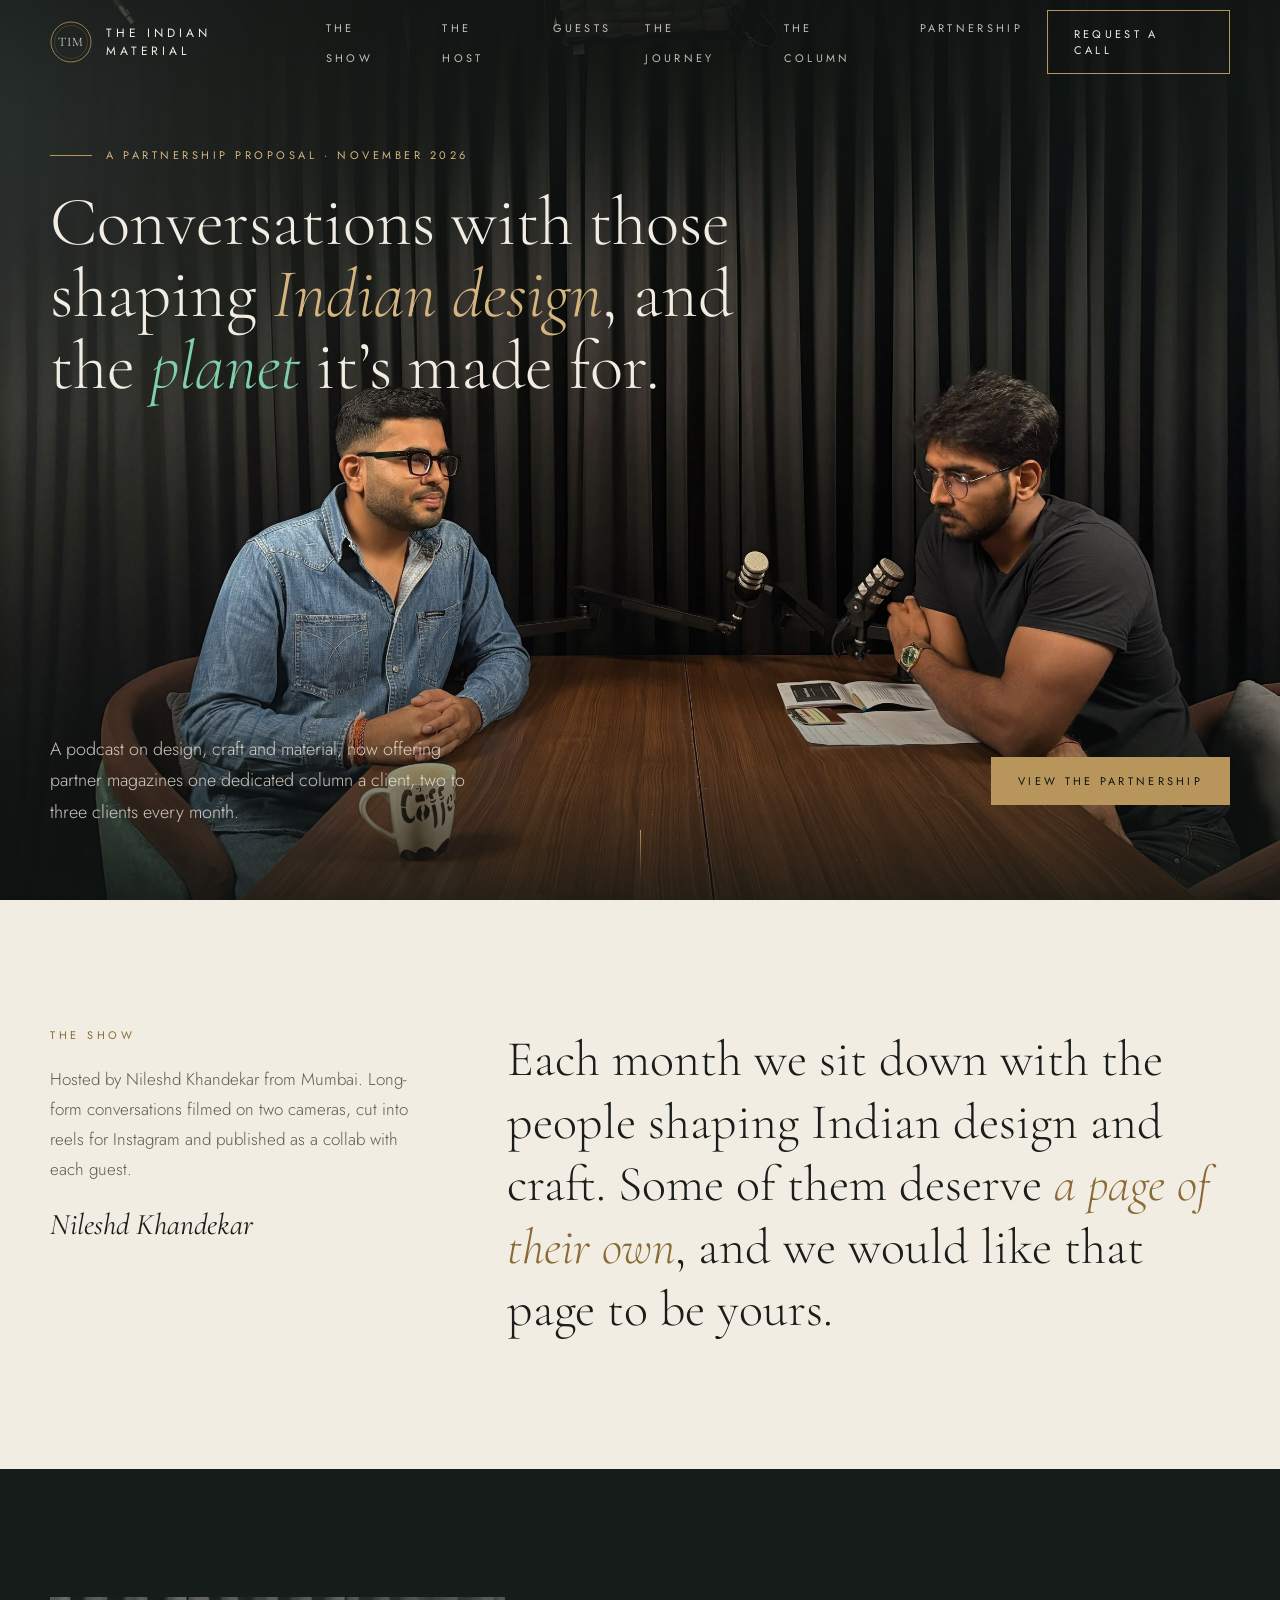
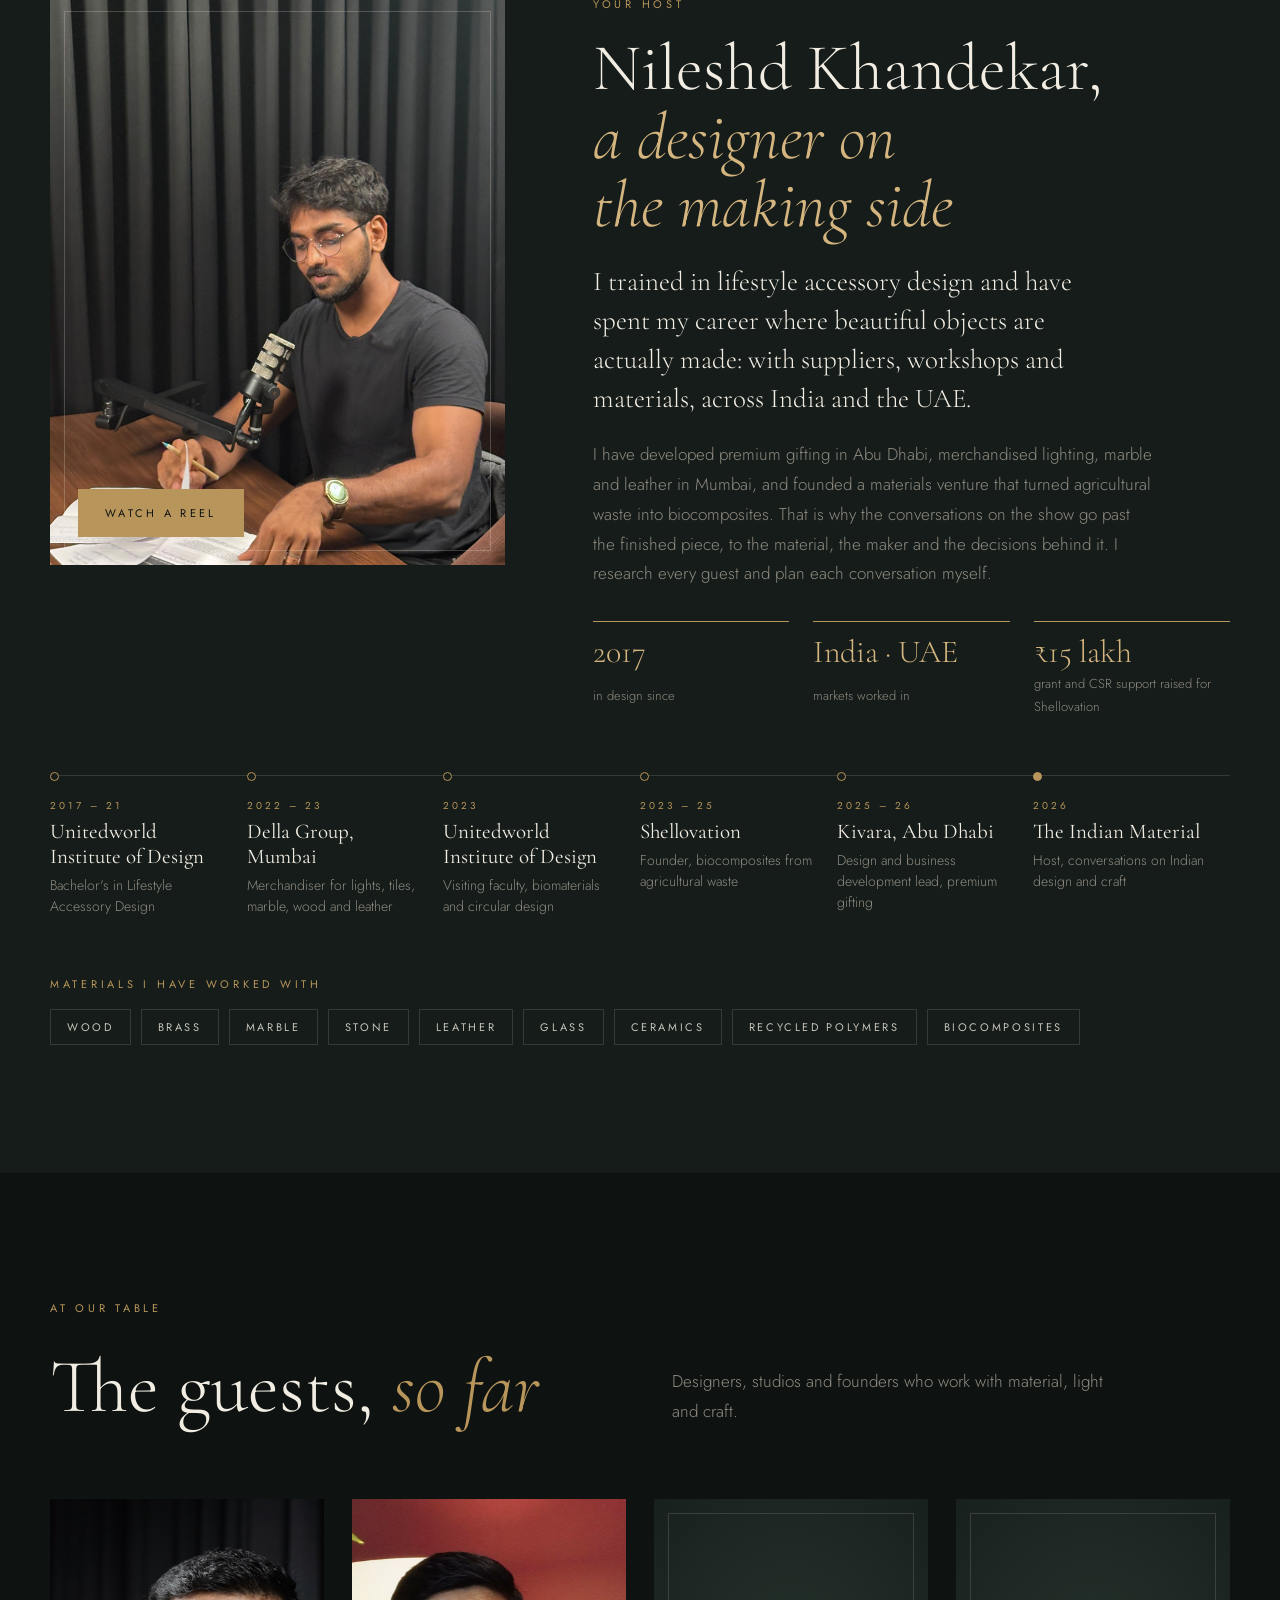
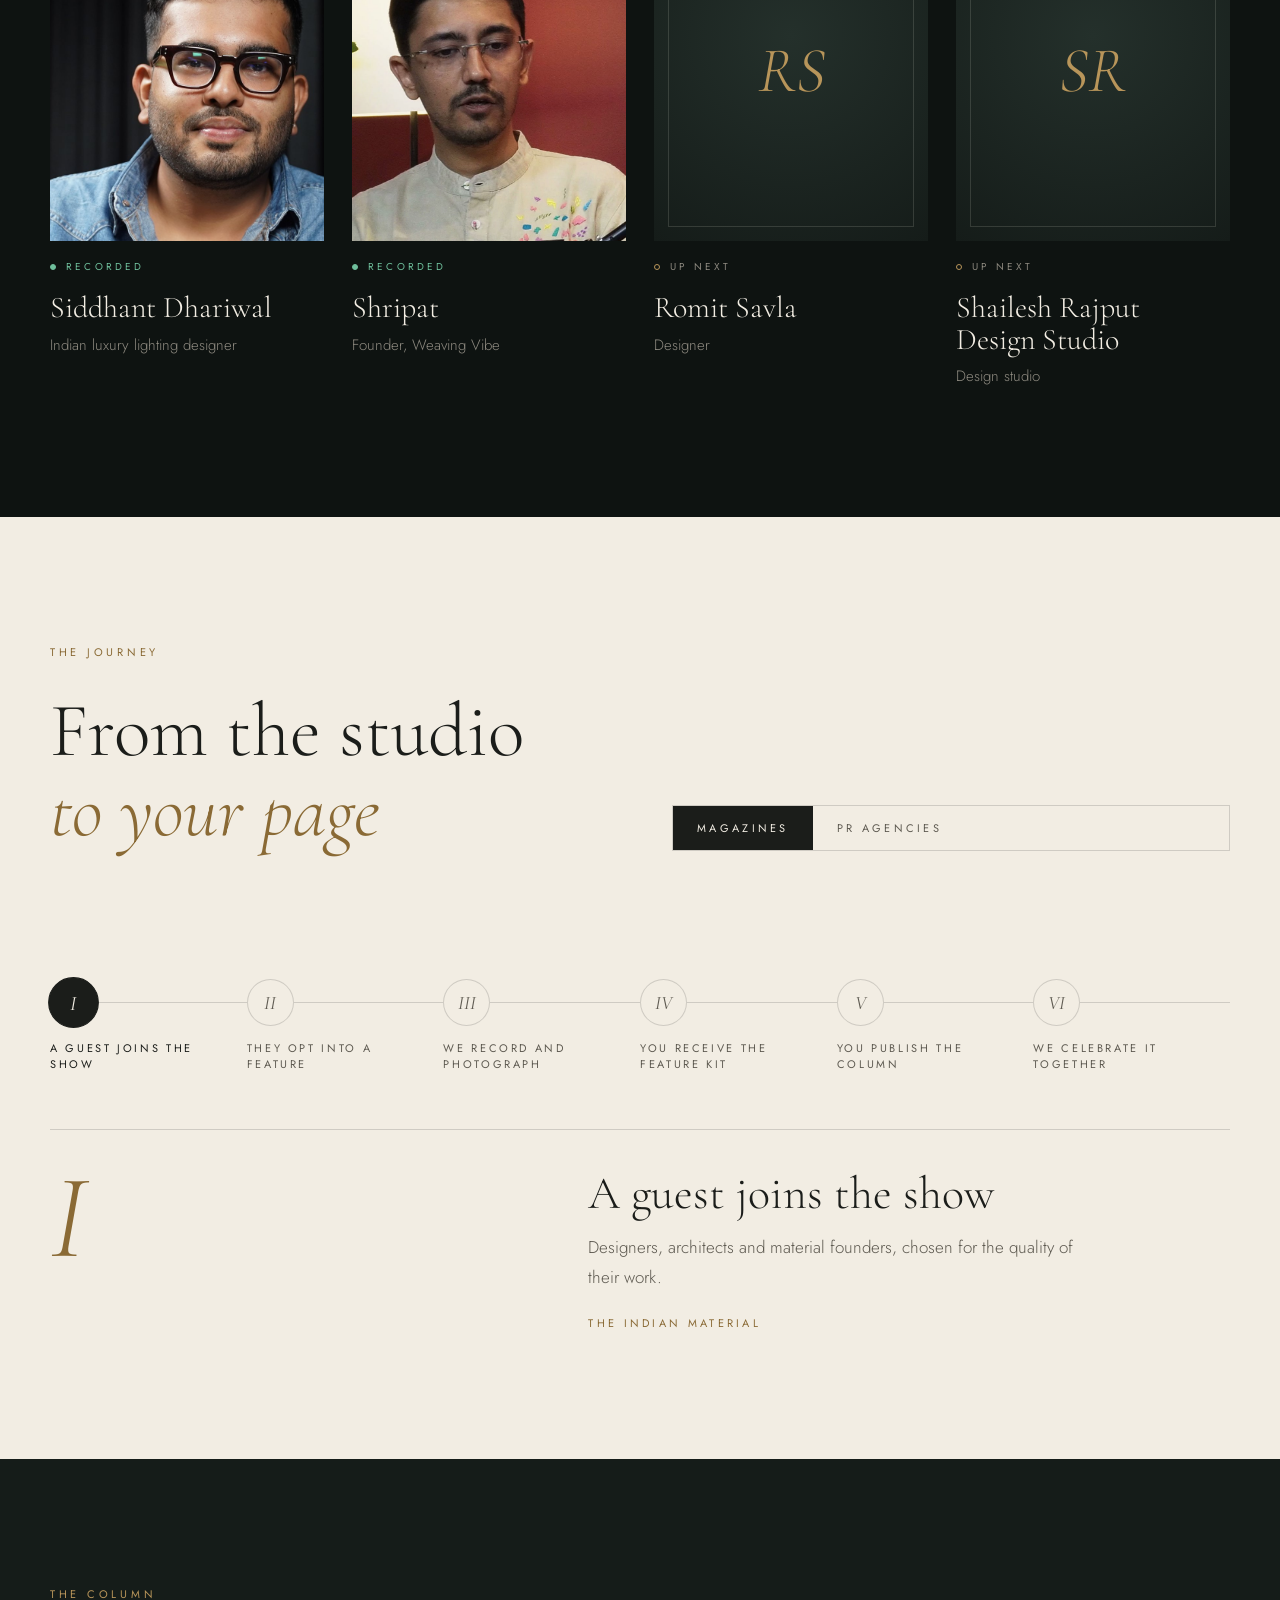
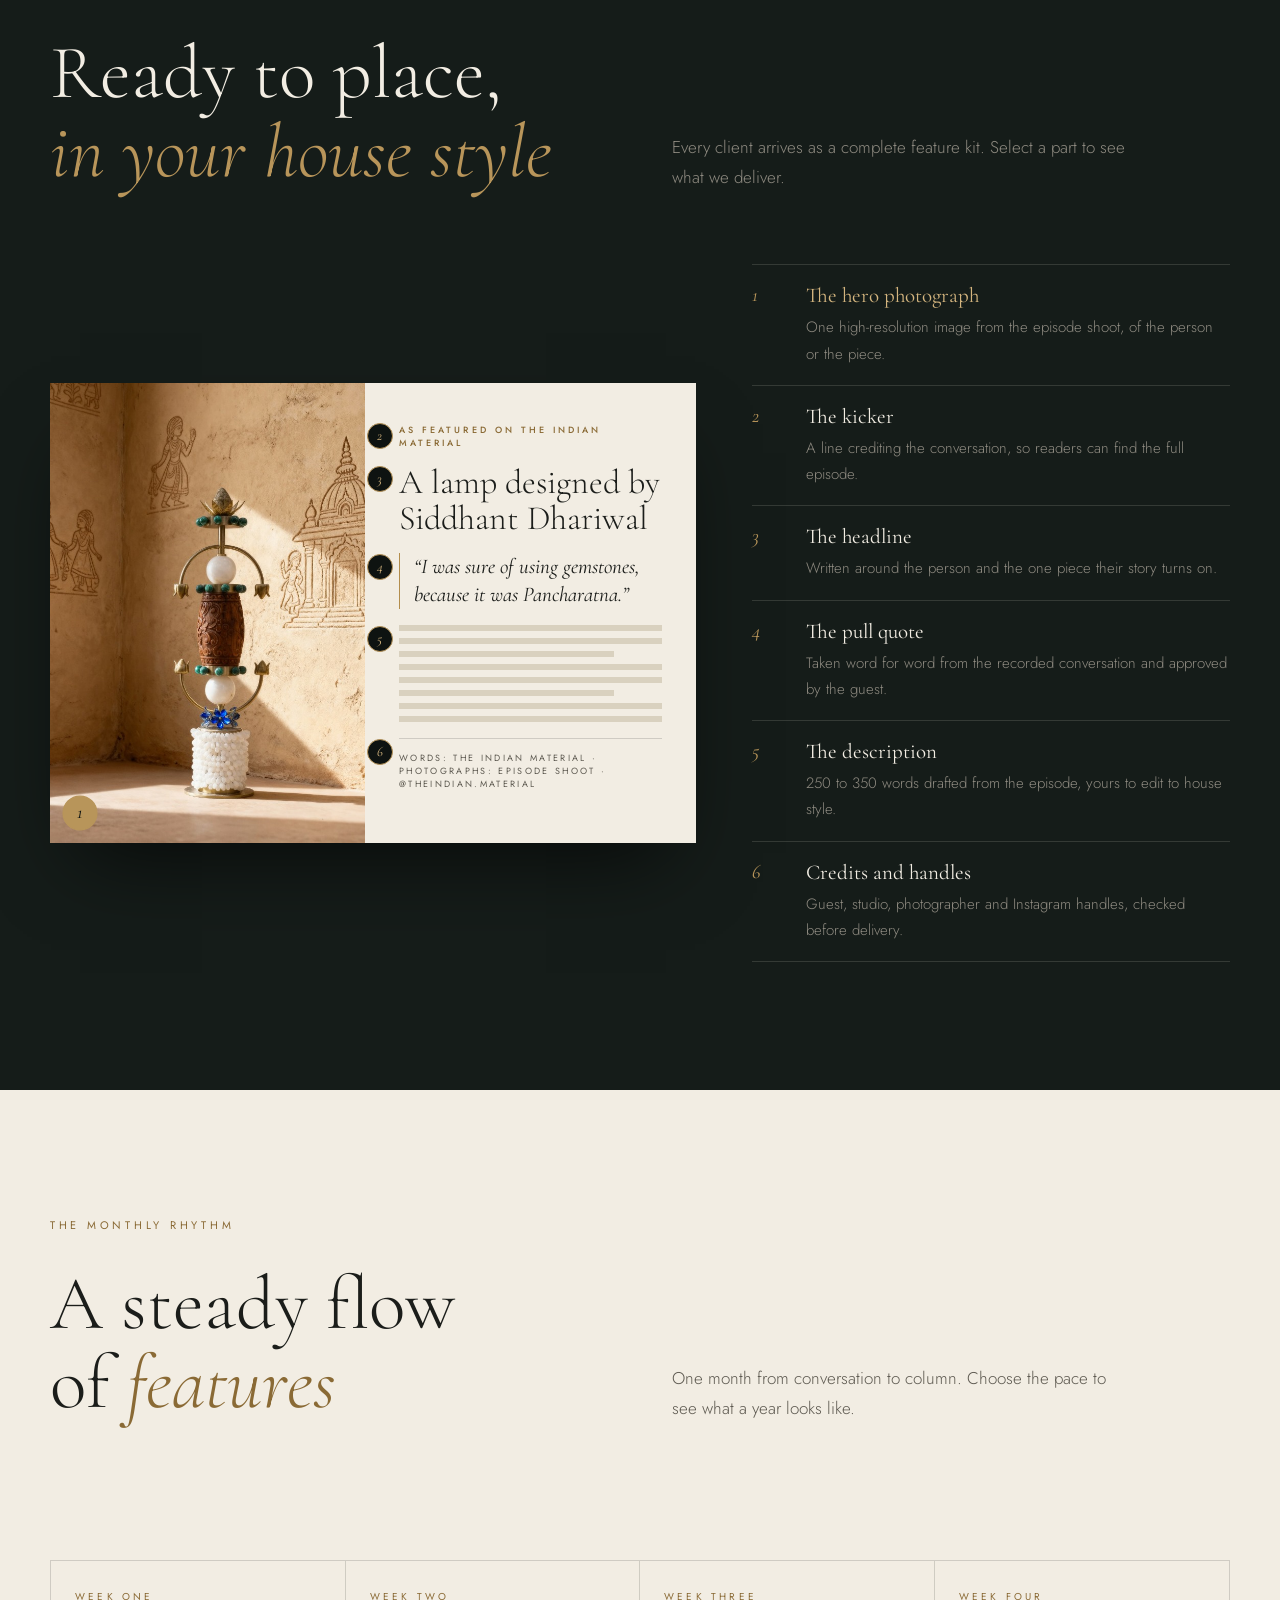
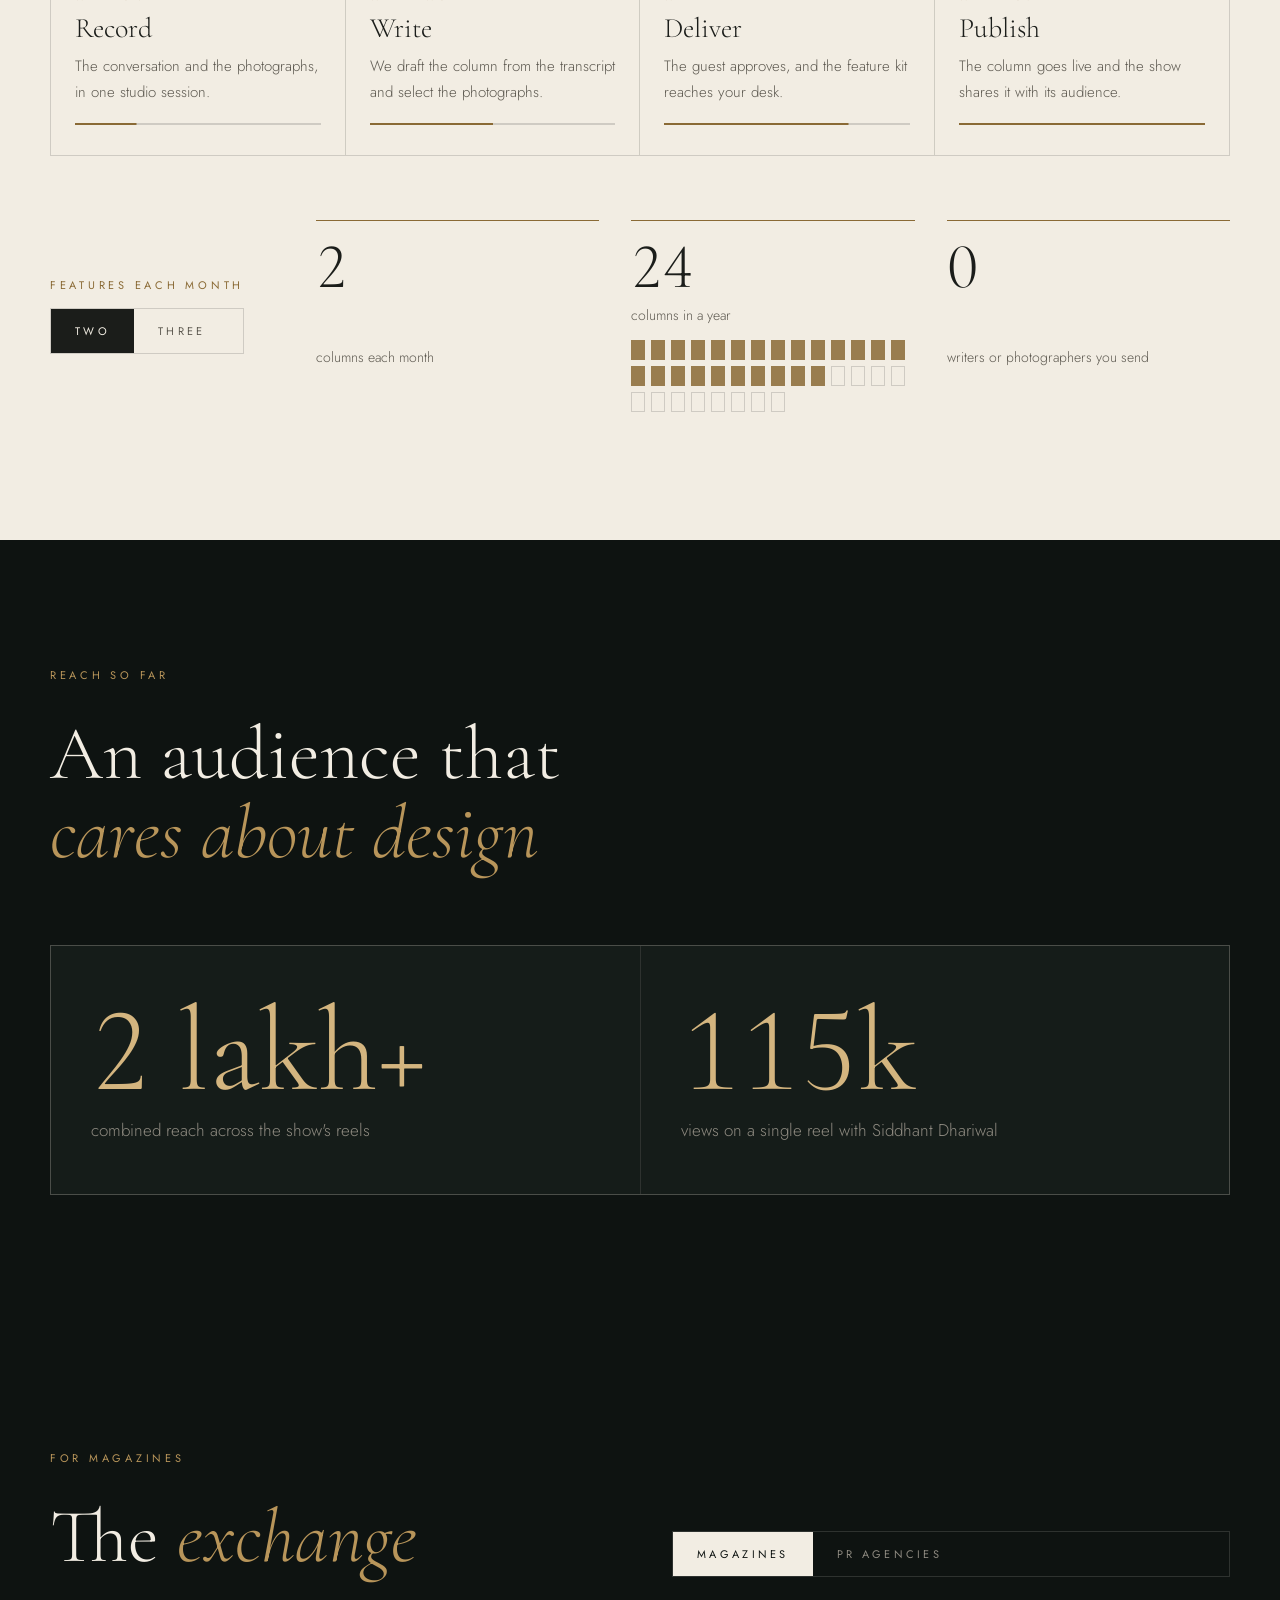
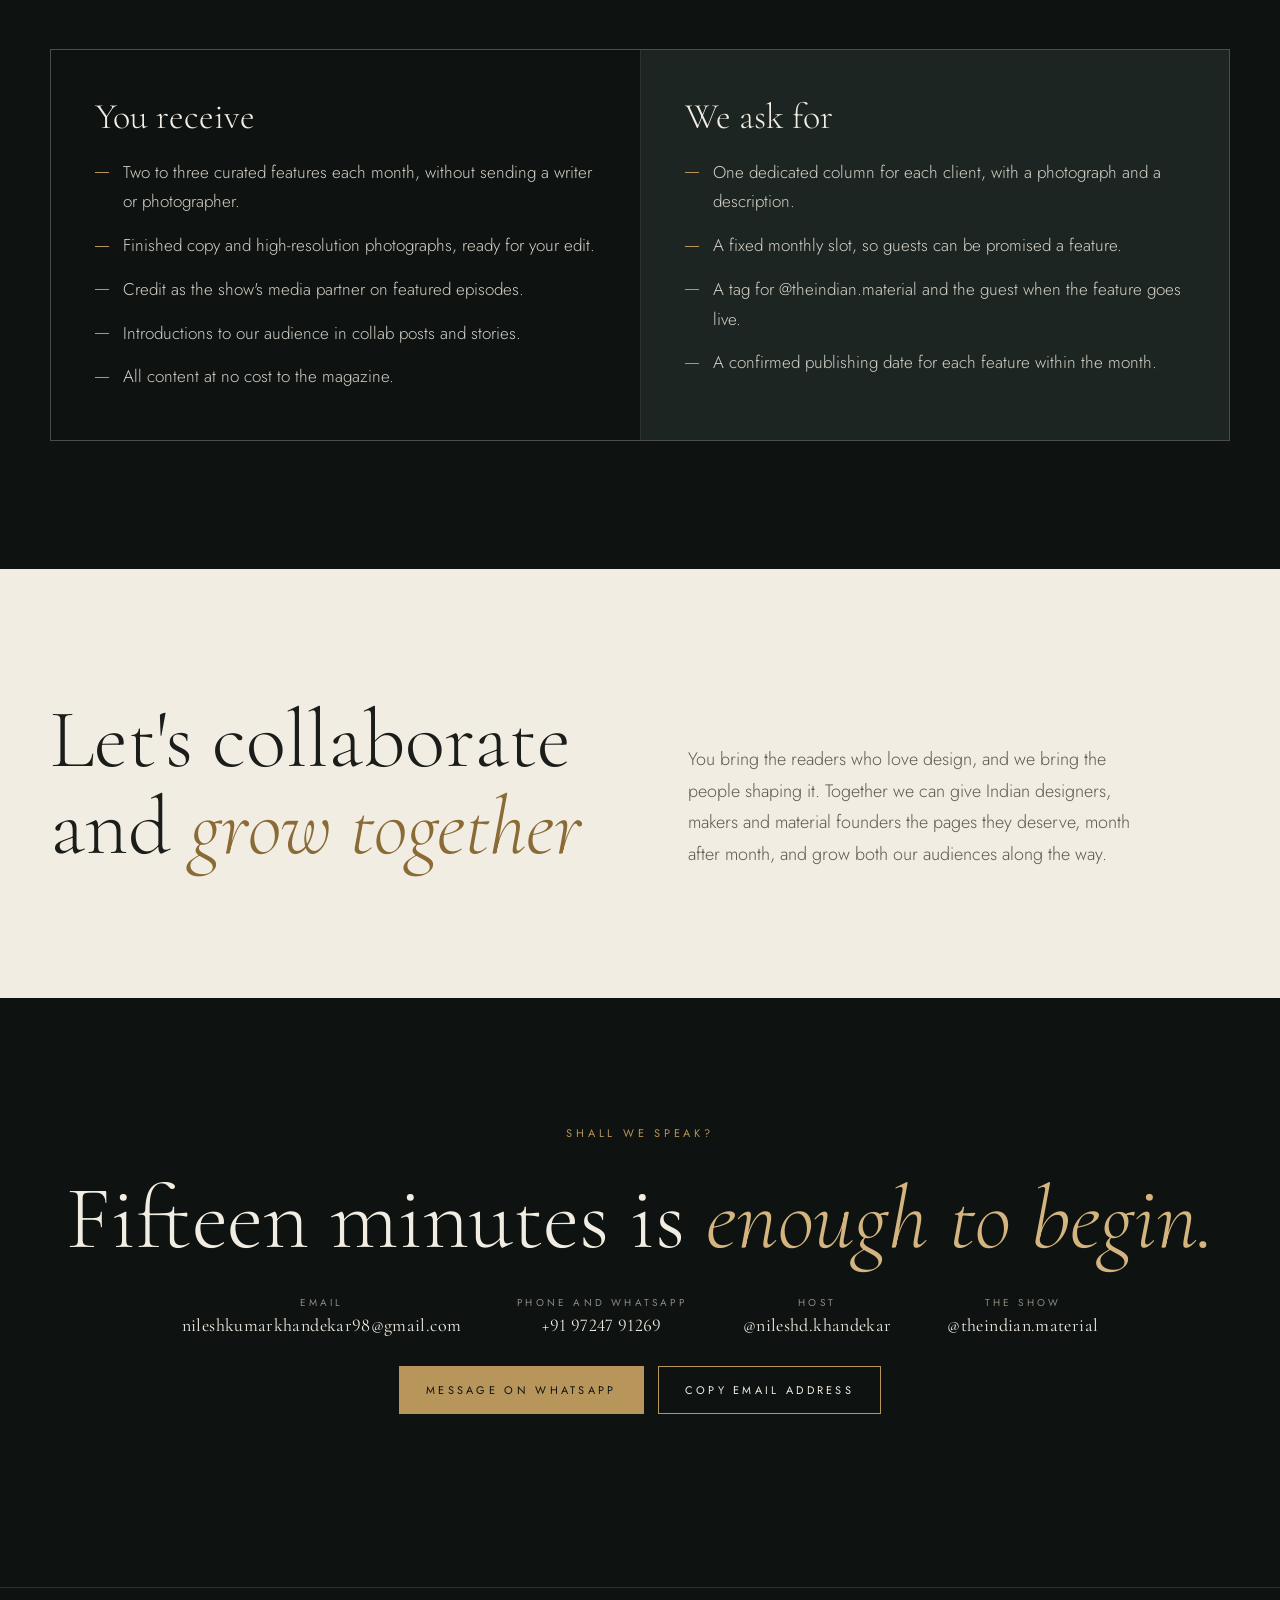
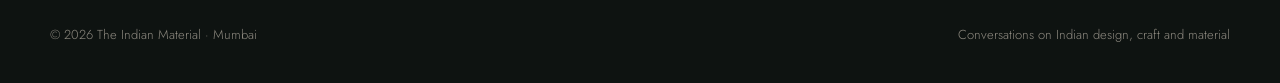
==== index.html @ 9ca534ee "The Indian Material: partner and guest proposal site" ====
<!doctype html>
<html lang="en">
<head>
<meta charset="utf-8">
<meta name="viewport" content="width=device-width, initial-scale=1, viewport-fit=cover">
<title>The Indian Material</title>
<meta name="claude:viewport-fit-sides" content="cover">
<meta name="description" content="The Indian Material: conversations on Indian design, craft and material. A partnership for magazines and PR agencies.">
<meta property="og:title" content="The Indian Material · Partnership">
<meta property="og:description" content="Two to three featured columns a month, from the people shaping Indian design.">
<meta property="og:image" content="assets/hero.jpg">
<link rel="preconnect" href="https://fonts.googleapis.com">
<link rel="stylesheet" href="https://fonts.googleapis.com/css2?family=Cormorant+Garamond:ital,wght@0,300;0,400;0,500;1,300;1,400&family=Jost:wght@300;400;500&display=swap">
<link rel="stylesheet" href="assets/style.css">
</head>
<body>

<nav class="nav gutter" id="nav" aria-label="Main">
  <div class="inner row">
    <a class="brand" href="#top" aria-label="The Indian Material, back to top">
      <svg viewBox="0 0 42 42" aria-hidden="true"><circle cx="21" cy="21" r="20" fill="none" stroke="#b8955a" stroke-width=".8"/><circle cx="21" cy="21" r="16.5" fill="none" stroke="#b8955a" stroke-opacity=".45" stroke-width=".5"/><text x="21" y="25.5" text-anchor="middle" font-family="TIM Serif, Cormorant Garamond, Georgia, serif" font-size="13" fill="#f2ede3" letter-spacing="1">TIM</text></svg>
      <span>The Indian Material</span>
    </a>
    <ul>
      <li><a href="#show">The show</a></li>
      <li><a href="#host">The host</a></li>
      <li><a href="#guests">Guests</a></li>
      <li><a href="#journey">The journey</a></li>
      <li><a href="#column">The column</a></li>
      <li><a href="#partnership">Partnership</a></li>
    </ul>
    <a class="btn" href="#contact">Request a call</a>
  </div>
</nav>

<header class="hero gutter" id="top">
  <img class="poster" src="assets/hero.jpg" alt="Host Nileshd Khandekar in conversation with designer Siddhant Dhariwal in the studio">
  <div class="inner">
    <span class="prepared" id="prepared">A partnership proposal · November 2026</span>
    <h1>Conversations with those shaping <em>Indian design</em>, and the <em class="planet">planet</em> it&rsquo;s made for.</h1>
  </div>
  <div class="inner foot">
    <div class="sub">
      <p id="hero-sub">A podcast on design, craft and material, now offering partner magazines one dedicated column a client, two to three clients every month.</p>
      <a class="btn fill" href="#partnership">View the partnership</a>
    </div>
  </div>
  <span class="scrollcue" aria-hidden="true"></span>
</header>

<section class="band ivory gutter" id="show">
  <div class="inner statement">
    <div class="aside">
      <span class="label">The show</span>
      <p>Hosted by Nileshd Khandekar from Mumbai. Long-form conversations filmed on two cameras, cut into reels for Instagram and published as a collab with each guest.</p>
      <span class="signature">Nileshd Khandekar</span>
    </div>
    <blockquote id="statement">Each month we sit down with the people shaping Indian design and craft. Some of them deserve <em>a page of their own</em>, and we would like that page to be yours.</blockquote>
  </div>
</section>

<section class="band deep gutter" id="host">
  <div class="inner hostgrid">
    <figure class="hostpic">
      <img src="media/host/portrait.jpg" alt="Nileshd Khandekar preparing an episode at the desk" loading="lazy">
      <button type="button" class="btn fill watch" id="watch-host">Watch a reel</button>
    </figure>
    <div class="hostcopy">
      <span class="label">Your host</span>
      <h2>Nileshd Khandekar, <em>a designer on the making side</em></h2>
      <p class="hostlede">I trained in lifestyle accessory design and have spent my career where beautiful objects are actually made: with suppliers, workshops and materials, across India and the UAE.</p>
      <p>I have developed premium gifting in Abu Dhabi, merchandised lighting, marble and leather in Mumbai, and founded a materials venture that turned agricultural waste into biocomposites. That is why the conversations on the show go past the finished piece, to the material, the maker and the decisions behind it. I research every guest and plan each conversation myself.</p>
      <div class="facts">
        <div><span class="v">2017</span><span class="k">in design since</span></div>
        <div><span class="v">India · UAE</span><span class="k">markets worked in</span></div>
        <div><span class="v">₹15 lakh</span><span class="k">grant and CSR support raised for Shellovation</span></div>
      </div>
    </div>
    <ol class="career" aria-label="Career">
      <li><span class="yr">2017 – 21</span><b>Unitedworld Institute of Design</b><span>Bachelor's in Lifestyle Accessory Design</span></li>
      <li><span class="yr">2022 – 23</span><b>Della Group, Mumbai</b><span>Merchandiser for lights, tiles, marble, wood and leather</span></li>
      <li><span class="yr">2023</span><b>Unitedworld Institute of Design</b><span>Visiting faculty, biomaterials and circular design</span></li>
      <li><span class="yr">2023 – 25</span><b>Shellovation</b><span>Founder, biocomposites from agricultural waste</span></li>
      <li><span class="yr">2025 – 26</span><b>Kivara, Abu Dhabi</b><span>Design and business development lead, premium gifting</span></li>
      <li class="now"><span class="yr">2026</span><b>The Indian Material</b><span>Host, conversations on Indian design and craft</span></li>
    </ol>
    <div class="materials" aria-label="Materials worked with">
      <span class="label">Materials I have worked with</span>
      <ul><li>Wood</li><li>Brass</li><li>Marble</li><li>Stone</li><li>Leather</li><li>Glass</li><li>Ceramics</li><li>Recycled polymers</li><li>Biocomposites</li></ul>
    </div>
  </div>
</section>

<section class="band gutter" id="guests">
  <div class="inner">
    <div class="sec-head">
      <span class="label">At our table</span>
      <h2>The guests, <em>so far</em></h2>
      <p>Designers, studios and founders who work with material, light and craft.</p>
    </div>
    <div class="guests" id="guest-list"></div>
  </div>
</section>

<section class="band ivory gutter" id="journey">
  <div class="inner journey">
    <div class="sec-head">
      <span class="label">The journey</span>
      <h2>From the studio <em>to your page</em></h2>
      <div class="switch" role="group" aria-label="Show the journey for" id="aud-journey"></div>
    </div>
    <div class="track" role="tablist" aria-label="Stages" id="track"><span class="fillline" id="fillline"></span></div>
    <div class="detail" role="tabpanel" id="detail" aria-live="polite"></div>
  </div>
</section>

<section class="band deep gutter" id="column">
  <div class="inner">
    <div class="sec-head">
      <span class="label">The column</span>
      <h2>Ready to place, <em>in your house style</em></h2>
      <p>Every client arrives as a complete feature kit. Select a part to see what we deliver.</p>
    </div>
    <div class="anatomy">
      <div class="spread" id="spread" aria-label="Example column: a lamp designed by Siddhant Dhariwal">
        <div class="ph" data-part="0" style="background-image:url('media/column/siddhant-lamp.jpg'); background-position: center 40%"></div>
        <div class="cp">
          <span class="kick" data-part="1">As featured on The Indian Material</span>
          <h4 data-part="2">A lamp designed by Siddhant Dhariwal</h4>
          <p class="q" data-part="3">“I was sure of using gemstones, because it was Pancharatna.”</p>
          <div class="body" data-part="4" aria-hidden="true"><span></span><span></span><span></span><span></span><span></span><span></span><span></span><span></span></div>
          <span class="cred" data-part="5">Words: The Indian Material · Photographs: episode shoot · @theindian.material</span>
        </div>
      </div>
      <ol class="parts" id="parts"></ol>
    </div>
  </div>
</section>

<section class="band ivory gutter" id="rhythm">
  <div class="inner rhythm">
    <div class="sec-head">
      <span class="label">The monthly rhythm</span>
      <h2>A steady flow of <em>features</em></h2>
      <p>One month from conversation to column. Choose the pace to see what a year looks like.</p>
    </div>
    <div class="month" id="month"></div>
    <div class="calc">
      <div class="ctl">
        <span class="label">Features each month</span>
        <div class="switch" role="group" aria-label="Features each month" id="pace"></div>
      </div>
      <div class="figures">
        <div><span class="v" id="f-month">2</span><span class="k">columns each month</span></div>
        <div><span class="v" id="f-year">24</span><span class="k">columns in a year</span><span class="cols" id="cols" aria-hidden="true"></span></div>
        <div><span class="v">0</span><span class="k">writers or photographers you send</span></div>
      </div>
    </div>
  </div>
</section>

<section class="band gutter" id="reach">
  <div class="inner">
    <div class="sec-head">
      <span class="label">Reach so far</span>
      <h2>An audience that <em>cares about design</em></h2>
    </div>
    <div class="reach">
      <div><span class="v">2 lakh+</span><span class="k">combined reach across the show's reels</span></div>
      <div><span class="v">115k</span><span class="k">views on a single reel with Siddhant Dhariwal</span></div>
    </div>
  </div>
</section>

<section class="band gutter" id="partnership">
  <div class="inner">
    <div class="sec-head">
      <span class="label" id="ex-label">The exchange</span>
      <h2 id="ex-title">What you <em>receive</em></h2>
      <div class="switch" role="group" aria-label="Proposal for" id="aud-exchange"></div>
    </div>
    <div class="exchange">
      <div><h3 id="get-title">You receive</h3><ul id="gets"></ul></div>
      <div><h3>We ask for</h3><ul id="asks"></ul></div>
    </div>
    <div class="invest" id="invest" hidden>
      <table>
        <thead><tr><th>For your clients</th><th>What it covers</th><th>Investment</th></tr></thead>
        <tbody>
          <tr><td>Podcast episode</td><td>A long-form conversation on two cameras, short reels from it, and an Instagram collab post.</td><td class="p">Per episode package</td></tr>
          <tr><td>Magazine feature</td><td>One dedicated column, with a photograph and a description, in a partner magazine. Copy and photo kit included.</td><td class="p">₹5,000 to ₹7,000</td></tr>
        </tbody>
      </table>
    </div>
  </div>
</section>

<section class="band ivory gutter" id="pilot">
  <div class="inner pilot">
    <h2>Let's collaborate and <em>grow together</em></h2>
    <p id="pilot-text"></p>
  </div>
</section>

<section class="band gutter" id="contact">
  <div class="inner contact">
    <span class="label">Shall we speak?</span>
    <h2>Fifteen minutes is <em>enough to begin.</em></h2>
    <div class="lines">
      <div>Email<span id="email">nileshkumarkhandekar98@gmail.com</span></div>
      <div>Phone and WhatsApp<span><a href="tel:+919724791269">+91 97247 91269</a></span></div>
      <div>Host<span>@nileshd.khandekar</span></div>
      <div>The show<span>@theindian.material</span></div>
    </div>
    <div class="ctas">
      <a class="btn fill" href="https://wa.me/919724791269" target="_blank" rel="noopener">Message on WhatsApp</a>
      <button class="btn" type="button" id="copy">Copy email address</button>
    </div>
    <span class="toast" id="toast" role="status"></span>
  </div>
</section>

<footer class="gutter"><div class="inner"><span>© 2026 The Indian Material · Mumbai</span><span>Conversations on Indian design, craft and material</span></div></footer>

<script src="media.js"></script>
<script src="assets/site.js"></script>
</body>
</html>
---- assets/style.css ----
/* The Indian Material — brand tokens. Single deliberate look: night-green and ivory bands, brass hairlines. */
@font-face { font-family: "TIM Serif"; src: url("fonts/CormorantGaramond-Variable.ttf") format("truetype"); font-weight: 300 700; font-style: normal; font-display: swap; }
@font-face { font-family: "TIM Serif"; src: url("fonts/CormorantGaramond-Italic-Variable.ttf") format("truetype"); font-weight: 300 700; font-style: italic; font-display: swap; }
@font-face { font-family: "TIM Sans"; src: url("fonts/Jost-Variable.ttf") format("truetype"); font-weight: 100 900; font-style: normal; font-display: swap; }
@font-face { font-family: "TIM Sans"; src: url("fonts/Jost-Italic-Variable.ttf") format("truetype"); font-weight: 100 900; font-style: italic; font-display: swap; }

:root {
  --night: #0e1311;
  --night-2: #151c19;
  --night-3: #1c2521;
  --ivory: #f2ede3;
  --sand: #e4dccb;
  --ink: #1b1d1a;
  --stone: #8e8a80;
  --stone-dark: #5e5a51;
  --brass: #b8955a;
  --brass-light: #d4b57f;
  --malachite: #2f7d62;
  --line-dark: rgba(242, 237, 227, .14);
  --line-light: rgba(27, 29, 26, .16);
  --serif: "TIM Serif", "Cormorant Garamond", "Iowan Old Style", Georgia, serif;
  --sans: "TIM Sans", "Jost", "Futura", "Segoe UI", system-ui, sans-serif;
  --ease: cubic-bezier(.2, .7, .1, 1);
  color-scheme: dark;
}
* { box-sizing: border-box; }
html { scroll-behavior: smooth; }
@media (prefers-reduced-motion: reduce) { html { scroll-behavior: auto; } }
body { margin: 0; font-variant-numeric: lining-nums; background: var(--night); color: var(--ivory); font: 300 17px/1.75 var(--sans); -webkit-font-smoothing: antialiased; }
img, video { max-width: 100%; display: block; }
a { color: inherit; }
button { font: inherit; color: inherit; }
h1, h2, h3, h4 { font-family: var(--serif); font-weight: 300; margin: 0; line-height: 1.04; text-wrap: balance; }
p { margin: 0; }
em { font-style: italic; }
.gutter { padding-left: max(24px, env(safe-area-inset-left, 0px)); padding-right: max(24px, env(safe-area-inset-right, 0px)); }
.inner { max-width: 1180px; margin: 0 auto; }
.label { font: 400 11px/1.4 var(--sans); letter-spacing: .34em; text-transform: uppercase; color: var(--brass); }
.band { padding-block: 128px; }
.band.ivory { background: var(--ivory); color: var(--ink); }
.band.ivory .label { color: #8a6a35; }
.band.deep { background: var(--night-2); }
.sec-head { display: grid; grid-template-columns: minmax(0, 1fr) minmax(0, 1fr); gap: 32px 64px; align-items: end; margin-bottom: 72px; }
.sec-head h2 { font-size: clamp(40px, 6vw, 76px); }
.sec-head h2 em { color: var(--brass); }
.band.ivory .sec-head h2 em { color: #8a6a35; }
.sec-head p { color: var(--stone); max-width: 46ch; font-size: 17px; }
.band.ivory .sec-head p { color: var(--stone-dark); }
.sec-head .label { grid-column: 1 / -1; }
:focus-visible { outline: 1px solid var(--brass-light); outline-offset: 4px; }

/* nav */
.nav { position: fixed; z-index: 20; inset: 0 0 auto; padding-top: env(safe-area-inset-top, 0px); transition: background .5s var(--ease), border-color .5s; border-bottom: 1px solid transparent; }
.nav.solid { background: rgba(14, 19, 17, .92); backdrop-filter: blur(10px); border-bottom-color: var(--line-dark); }
.nav .row { height: 84px; display: flex; align-items: center; justify-content: space-between; gap: 24px; }
.brand { display: flex; align-items: center; gap: 14px; text-decoration: none; }
.brand svg { width: 42px; height: 42px; }
.brand span { font: 400 12px var(--sans); letter-spacing: .32em; text-transform: uppercase; }
.nav ul { list-style: none; display: flex; gap: 34px; margin: 0; padding: 0; }
.nav ul a { font: 400 11px var(--sans); letter-spacing: .3em; text-transform: uppercase; text-decoration: none; color: rgba(242, 237, 227, .78); transition: color .3s; }
.nav ul a:hover { color: var(--ivory); }
.btn { display: inline-flex; align-items: center; gap: 12px; font: 400 11px var(--sans); letter-spacing: .3em; text-transform: uppercase; text-decoration: none;
  padding: 15px 26px; border: 1px solid var(--brass); color: var(--ivory); background: transparent; cursor: pointer; transition: background .35s var(--ease), color .35s; }
.btn:hover { background: var(--brass); color: var(--night); }
.btn.fill { background: var(--brass); color: var(--night); }
.btn.fill:hover { background: var(--brass-light); }
.band.ivory .btn { color: var(--ink); }
.band.ivory .btn:hover { color: var(--ivory); background: var(--ink); border-color: var(--ink); }

/* hero */
/* hero: the studio photograph; headline sits on the curtain above the table, the people stay clear below */
.hero { position: relative; min-height: 720px; height: 100vh; max-height: 1120px; display: flex; flex-direction: column; justify-content: space-between; overflow: hidden; }
.hero .poster { position: absolute; inset: 0; width: 100%; height: 100%; object-fit: cover; object-position: 50% 8%; animation: drift 30s var(--ease) infinite alternate; transform-origin: 50% 45%; }
.hero .inner.foot { padding-top: 0; padding-bottom: 72px; }
@media (max-width: 680px) { .hero .poster { object-position: 28% 8%; } .hero h1 { max-width: 14ch; font-size: 35px; } }
@keyframes drift { from { transform: scale(1.02); } to { transform: scale(1.08); } }
@media (prefers-reduced-motion: reduce) { .hero .poster { animation: none; } }
.hero::after { content: ""; position: absolute; inset: 0; background: linear-gradient(180deg, rgba(14,19,17,.8) 0%, rgba(14,19,17,.35) 30%, rgba(14,19,17,0) 46%, rgba(14,19,17,0) 66%, rgba(14,19,17,.82) 100%); }
.hero .inner { position: relative; z-index: 1; width: 100%; padding-top: calc(84px + env(safe-area-inset-top, 0px) + clamp(40px, 7vh, 88px)); display: grid; gap: 24px; }
.hero h1 { font-size: clamp(42px, 5.4vw, 80px); max-width: 24ch; }
.hero h1 em { color: var(--brass-light); }
.hero h1 em.planet { color: #7fcfa8; }
.hero .sub { display: flex; flex-wrap: wrap; gap: 20px 48px; align-items: center; justify-content: space-between; }
.hero .sub p { max-width: 44ch; color: rgba(242, 237, 227, .82); font-size: 18px; }
.prepared { display: inline-flex; gap: 14px; align-items: center; font: 400 11px var(--sans); letter-spacing: .32em; text-transform: uppercase; color: var(--brass-light); }
.prepared::before { content: ""; width: 42px; height: 1px; background: var(--brass); }
.scrollcue { position: absolute; z-index: 1; left: 50%; bottom: 22px; width: 1px; height: 48px; background: linear-gradient(var(--brass), transparent); }

/* statement */
.statement { display: grid; grid-template-columns: minmax(0, 1fr) minmax(0, 2fr); gap: 48px 96px; align-items: start; }
.statement blockquote { margin: 0; font: 300 clamp(30px, 4vw, 50px)/1.25 var(--serif); }
.statement blockquote em { color: #8a6a35; }
.statement .aside { display: grid; gap: 22px; color: var(--stone-dark); }
.signature { font: italic 400 30px var(--serif); color: var(--ink); }

/* host */
.hostgrid { display: grid; grid-template-columns: minmax(0, 5fr) minmax(0, 7fr); gap: 56px 88px; align-items: start; }
.hostpic { margin: 0; position: relative; aspect-ratio: 4 / 5; overflow: hidden; background: var(--night-3); }
.hostpic img { width: 100%; height: 100%; object-fit: cover; object-position: 62% center; transition: transform 1.4s var(--ease); }
.hostpic:hover img { transform: scale(1.04); }
.hostpic::after { content: ""; position: absolute; inset: 14px; border: 1px solid rgba(242,237,227,.22); pointer-events: none; }
.hostpic .watch { position: absolute; left: 28px; bottom: 28px; z-index: 1; }
.hostcopy { display: grid; gap: 22px; align-content: start; min-width: 0; }
.hostcopy h2 { font-size: clamp(40px, 5.4vw, 66px); }
.hostcopy h2 em { color: var(--brass-light); display: block; }
.hostlede { font: 300 clamp(22px, 2.4vw, 27px)/1.45 var(--serif); color: var(--ivory); max-width: 40ch; }
.hostcopy p:not(.hostlede) { color: var(--stone); max-width: 56ch; }
.facts { display: grid; grid-template-columns: repeat(3, minmax(0, 1fr)); gap: 24px; margin-top: 10px; }
.facts div { border-top: 1px solid var(--brass); padding-top: 12px; display: grid; gap: 4px; min-width: 0; }
.facts .v { font: 300 32px/1.1 var(--serif); color: var(--brass-light); }
.facts .k { font-size: 13px; color: var(--stone); }
.career { grid-column: 1 / -1; list-style: none; margin: 0; padding: 0; display: grid; grid-template-columns: repeat(6, minmax(0, 1fr)); border-top: 1px solid var(--line-dark); }
.career li { padding: 22px 18px 4px 0; display: grid; gap: 6px; align-content: start; position: relative; min-width: 0; transition: transform .4s var(--ease); }
.career li::before { content: ""; position: absolute; top: -4px; left: 0; width: 7px; height: 7px; border-radius: 50%; background: var(--night-2); border: 1px solid var(--brass); transition: background .3s; }
.career li:hover::before, .career li.now::before { background: var(--brass); }
.career li:hover { transform: translateY(-3px); }
.career .yr { font: 400 10px var(--sans); letter-spacing: .3em; text-transform: uppercase; color: var(--brass); }
.career b { font: 400 21px/1.2 var(--serif); color: var(--ivory); }
.career span:last-child { font-size: 14px; color: var(--stone); line-height: 1.5; }
.materials { grid-column: 1 / -1; display: flex; flex-wrap: wrap; align-items: center; gap: 16px 28px; }
.materials ul { list-style: none; margin: 0; padding: 0; display: flex; flex-wrap: wrap; gap: 10px; }
.materials li { font: 400 11px var(--sans); letter-spacing: .24em; text-transform: uppercase; padding: 9px 16px; border: 1px solid var(--line-dark); color: rgba(242,237,227,.8); transition: border-color .3s, color .3s; }
.materials li:hover { border-color: var(--brass); color: var(--ivory); }

/* audience switch */
.switch { display: inline-flex; border: 1px solid var(--line-dark); }
.switch button { background: none; border: 0; padding: 14px 24px; cursor: pointer; font: 400 11px var(--sans); letter-spacing: .3em; text-transform: uppercase; color: var(--stone); transition: color .3s, background .3s; }
.switch button[aria-pressed="true"] { background: var(--ivory); color: var(--night); }
.band.ivory .switch { border-color: var(--line-light); }
.band.ivory .switch button { color: var(--stone-dark); }
.band.ivory .switch button[aria-pressed="true"] { background: var(--ink); color: var(--ivory); }

/* guests */
.guests { display: grid; grid-template-columns: repeat(4, minmax(0, 1fr)); gap: 28px; }
.guest { display: flex; flex-direction: column; gap: 18px; min-width: 0; }
.guest .portrait { aspect-ratio: 4 / 5; background: var(--night-3); position: relative; overflow: hidden; }
.guest .portrait img { width: 100%; height: 100%; object-fit: cover; transition: transform 1.2s var(--ease); filter: saturate(.92); }
.guest:hover .portrait img { transform: scale(1.05); }
.guest .portrait .mono { position: absolute; inset: 0; display: grid; place-items: center; font: italic 300 64px var(--serif); color: var(--brass); background: radial-gradient(circle at 50% 40%, #24302b, var(--night-2)); }
.guest .portrait .mono::after { content: ""; position: absolute; inset: 14px; border: 1px solid var(--line-dark); }
.guest .status { font: 400 10px var(--sans); letter-spacing: .32em; text-transform: uppercase; color: var(--stone); display: flex; align-items: center; gap: 10px; }
.guest .status i { width: 6px; height: 6px; border-radius: 50%; border: 1px solid var(--brass); }
.guest.done .status { color: #6fbf9c; }
.guest.done .status i { background: #6fbf9c; border-color: #6fbf9c; }
.guest h3 { font-size: 30px; }
.guest p { color: var(--stone); font-size: 15px; margin-top: -10px; }

/* journey infographic */
.journey { display: grid; gap: 56px; }
.track { position: relative; display: grid; grid-template-columns: repeat(6, minmax(0, 1fr)); }
.track::before { content: ""; position: absolute; left: 0; right: 0; top: 23px; height: 1px; background: var(--line-light); }
.track .fillline { position: absolute; left: 0; top: 23px; height: 1px; background: #8a6a35; transition: width .7s var(--ease); }
.stop { position: relative; background: none; border: 0; padding: 0 12px 0 0; text-align: left; cursor: pointer; display: grid; gap: 14px; color: var(--stone-dark); }
.stop .node { width: 47px; height: 47px; border-radius: 50%; border: 1px solid var(--line-light); background: var(--ivory); display: grid; place-items: center; font: italic 400 19px var(--serif); color: var(--stone-dark); transition: all .45s var(--ease); }
.stop .t { font: 400 11px/1.5 var(--sans); letter-spacing: .24em; text-transform: uppercase; }
.stop.past .node { border-color: #8a6a35; color: #8a6a35; }
.stop[aria-selected="true"] .node { background: var(--ink); border-color: var(--ink); color: var(--ivory); transform: scale(1.08); }
.stop[aria-selected="true"] .t { color: var(--ink); }
.detail { display: grid; grid-template-columns: minmax(0, 1fr) minmax(0, 1.4fr); gap: 32px 80px; align-items: start; border-top: 1px solid var(--line-light); padding-top: 40px; min-height: 190px; }
.detail .num { font: italic 300 120px/0.8 var(--serif); color: #8a6a35; }
.detail h3 { font-size: clamp(32px, 4vw, 46px); margin-bottom: 16px; }
.detail p { color: var(--stone-dark); max-width: 52ch; }
.detail .who { margin-top: 22px; font: 400 11px var(--sans); letter-spacing: .3em; text-transform: uppercase; color: #8a6a35; }

/* column anatomy */
.anatomy { display: grid; grid-template-columns: minmax(0, 1.35fr) minmax(0, 1fr); gap: 56px; align-items: center; }
.spread { position: relative; display: grid; grid-template-columns: minmax(0, 1fr) minmax(0, 1.05fr); background: var(--ivory); color: var(--ink); box-shadow: 0 40px 80px -30px rgba(0,0,0,.7); }
.spread .ph { position: relative; min-height: 460px; background-size: cover; background-position: 30% center; background-color: #222; }
.spread .cp { padding: 40px 34px; display: grid; gap: 16px; align-content: start; }
.spread .kick { font: 500 9px var(--sans); letter-spacing: .34em; text-transform: uppercase; color: #8a6a35; }
.spread h4 { font-size: 34px; line-height: 1.05; }
.spread .q { font: italic 400 21px/1.35 var(--serif); border-left: 1px solid #b38d4c; padding-left: 14px; }
.spread .body { display: grid; gap: 7px; }
.spread .body span { height: 6px; background: #d9d1bf; }
.spread .body span:nth-child(3n) { width: 82%; }
.spread .cred { font: 400 9px var(--sans); letter-spacing: .26em; text-transform: uppercase; color: var(--stone-dark); border-top: 1px solid var(--line-light); padding-top: 12px; }
.hot { position: absolute; width: 26px; height: 26px; border-radius: 50%; background: var(--night); color: var(--brass-light); border: 1px solid var(--brass); font: italic 400 14px/24px var(--serif); text-align: center; transform: translate(-50%, -50%); transition: transform .4s var(--ease), background .4s; pointer-events: none; }
.hot.on { transform: translate(-50%, -50%) scale(1.35); background: var(--brass); color: var(--night); }
.parts { list-style: none; margin: 0; padding: 0; display: grid; }
.parts li { border-top: 1px solid var(--line-dark); }
.parts li:last-child { border-bottom: 1px solid var(--line-dark); }
.parts button { width: 100%; background: none; border: 0; text-align: left; padding: 18px 0; display: grid; grid-template-columns: 40px 1fr; gap: 6px 14px; cursor: pointer; }
.parts .n { font: italic 400 20px var(--serif); color: var(--brass); grid-row: span 2; }
.parts b { font: 400 21px var(--serif); }
.parts span.d { color: var(--stone); font-size: 15px; }
.parts button[aria-pressed="true"] b { color: var(--brass-light); }

/* rhythm */
.rhythm { display: grid; gap: 64px; }
.month { display: grid; grid-template-columns: repeat(4, minmax(0, 1fr)); border: 1px solid var(--line-light); }
.week { padding: 28px 24px 30px; display: grid; gap: 10px; border-right: 1px solid var(--line-light); position: relative; min-width: 0; }
.week:last-child { border-right: 0; }
.week .w { font: 400 10px var(--sans); letter-spacing: .32em; text-transform: uppercase; color: #8a6a35; }
.week h4 { font-size: 28px; }
.week p { color: var(--stone-dark); font-size: 15px; }
.week .bar { height: 2px; background: var(--line-light); margin-top: 8px; position: relative; overflow: hidden; }
.week .bar i { position: absolute; inset: 0; background: #8a6a35; transform-origin: left; }
.calc { display: grid; grid-template-columns: auto minmax(0, 1fr); gap: 40px 72px; align-items: center; }
.calc .ctl { display: grid; gap: 14px; }
.calc .switch { border-color: var(--line-light); }
.calc .switch button { color: var(--stone-dark); }
.calc .switch button[aria-pressed="true"] { background: var(--ink); color: var(--ivory); }
.figures { display: grid; grid-template-columns: repeat(3, minmax(0, 1fr)); gap: 32px; }
.figures div { border-top: 1px solid #8a6a35; padding-top: 14px; display: grid; gap: 4px; }
.figures .v { font: 300 64px/1 var(--serif); font-variant-numeric: lining-nums tabular-nums; }
.figures .k { color: var(--stone-dark); font-size: 14px; }
.cols { display: flex; flex-wrap: wrap; gap: 6px; margin-top: 8px; }
.cols i { width: 14px; height: 20px; background: #8a6a35; opacity: .85; }
.cols i.off { background: transparent; border: 1px solid var(--line-light); opacity: 1; }

/* reach */
.reach { display: grid; grid-template-columns: repeat(2, minmax(0, 1fr)); gap: 1px; background: var(--line-dark); border: 1px solid var(--line-dark); }
.reach div { background: var(--night-2); padding: 48px 40px; display: grid; gap: 8px; }
.reach .v { font: 300 clamp(72px, 10vw, 120px)/0.95 var(--serif); color: var(--brass-light); font-variant-numeric: lining-nums tabular-nums; }
.reach .k { color: var(--stone); }

/* gallery */
.gallery { display: grid; grid-auto-flow: column; grid-auto-columns: minmax(280px, 34%); gap: 20px; overflow-x: auto; scroll-snap-type: x mandatory; padding-bottom: 18px; scrollbar-width: thin; scrollbar-color: var(--brass) transparent; }
.tile { scroll-snap-align: start; background: none; border: 0; padding: 0; cursor: pointer; text-align: left; display: grid; gap: 14px; }
.tile .fr { aspect-ratio: 4 / 5; overflow: hidden; background: var(--night-3); position: relative; }
.tile .fr img, .tile .fr video { width: 100%; height: 100%; object-fit: cover; transition: transform 1.4s var(--ease); }
.tile:hover .fr img, .tile:hover .fr video { transform: scale(1.05); }
.tile .play { position: absolute; left: 18px; bottom: 18px; font: 400 10px var(--sans); letter-spacing: .3em; text-transform: uppercase; padding: 9px 14px; background: rgba(14,19,17,.75); border: 1px solid var(--brass); }
.tile .cap { font: 400 19px var(--serif); color: var(--ivory); }
.gal-ctl { display: flex; gap: 10px; }
.gal-ctl button { width: 52px; height: 52px; border: 1px solid var(--line-dark); background: none; cursor: pointer; font: 300 22px var(--serif); transition: border-color .3s; }
.gal-ctl button:hover { border-color: var(--brass); }
.lightbox { position: fixed; inset: 0; z-index: 40; background: rgba(8, 11, 10, .96); display: grid; place-items: center; padding: max(24px, env(safe-area-inset-top, 0px)) max(24px, env(safe-area-inset-right, 0px)) max(24px, env(safe-area-inset-bottom, 0px)) max(24px, env(safe-area-inset-left, 0px)); }
.lightbox .stage { max-width: min(1100px, 100%); max-height: 82vh; display: grid; gap: 16px; justify-items: center; }
.lightbox img, .lightbox video { max-height: 74vh; width: auto; }
.lightbox .cap { font: italic 400 22px var(--serif); color: var(--sand); }
.lightbox .close { position: absolute; top: max(20px, env(safe-area-inset-top, 0px)); right: max(20px, env(safe-area-inset-right, 0px)); }

/* exchange */
.exchange { display: grid; grid-template-columns: repeat(2, minmax(0, 1fr)); gap: 1px; background: var(--line-dark); border: 1px solid var(--line-dark); }
.exchange > div { background: var(--night); padding: 48px 44px; display: grid; gap: 22px; align-content: start; min-width: 0; }
.exchange > div + div { background: var(--night-3); }
.exchange h3 { font-size: 36px; }
.exchange ul { list-style: none; margin: 0; padding: 0; display: grid; gap: 14px; }
.exchange li { padding-left: 28px; position: relative; color: rgba(242,237,227,.86); }
.exchange li::before { content: ""; position: absolute; left: 0; top: .85em; width: 14px; height: 1px; background: var(--brass); }
.invest { margin-top: 56px; overflow-x: auto; }
.invest table { width: 100%; border-collapse: collapse; min-width: 560px; }
.invest th, .invest td { text-align: left; padding: 22px 24px 22px 0; border-bottom: 1px solid var(--line-dark); vertical-align: top; }
.invest th { font: 400 10px var(--sans); letter-spacing: .32em; text-transform: uppercase; color: var(--brass); }
.invest td:first-child { font: 400 26px/1.2 var(--serif); }
.invest td { color: var(--stone); }
.invest td.p { color: var(--ivory); white-space: nowrap; font-variant-numeric: tabular-nums; font: 400 22px var(--serif); }

/* pilot + contact */
.pilot { display: grid; grid-template-columns: minmax(0, 1fr) minmax(0, 1fr); gap: 48px 96px; align-items: end; }
.pilot h2 { font-size: clamp(44px, 6.5vw, 88px); }
.pilot h2 em { color: #8a6a35; }
.pilot p { color: var(--stone-dark); font-size: 18px; max-width: 46ch; }
.contact { text-align: center; display: grid; justify-items: center; gap: 30px; }
.contact h2 { font-size: clamp(48px, 7vw, 96px); }
.contact h2 em { color: var(--brass-light); }
.contact .lines { display: flex; flex-wrap: wrap; justify-content: center; gap: 18px 56px; }
.contact .lines div { display: grid; gap: 4px; font: 400 10px var(--sans); letter-spacing: .32em; text-transform: uppercase; color: var(--stone); }
.contact .lines span { font: 400 18px var(--serif); letter-spacing: .02em; text-transform: none; color: var(--ivory); user-select: all; }
.contact .lines span { font-variant-numeric: lining-nums; }
.contact .lines a { text-decoration: none; }
.contact .lines a:hover { color: var(--brass-light); }
.contact .ctas { display: flex; flex-wrap: wrap; justify-content: center; gap: 14px; }
.toast { font: 400 11px var(--sans); letter-spacing: .26em; text-transform: uppercase; color: #6fbf9c; min-height: 1.4em; }
footer { border-top: 1px solid var(--line-dark); padding-block: 36px; color: var(--stone); font-size: 13px; }
footer .inner { display: flex; flex-wrap: wrap; justify-content: space-between; gap: 12px; }

@media (max-width: 960px) {
  .nav ul { display: none; }
  .guests { grid-template-columns: repeat(2, minmax(0, 1fr)); }
  .anatomy, .statement, .pilot, .sec-head, .detail, .calc, .hostgrid { grid-template-columns: minmax(0, 1fr); }
  .career { grid-template-columns: repeat(3, minmax(0, 1fr)); row-gap: 18px; }
  .hostpic { max-width: 520px; }
  .band { padding-block: 96px; }
}
@media (max-width: 680px) {
  .track { grid-template-columns: repeat(3, minmax(0, 1fr)); row-gap: 28px; }
  .track::before, .track .fillline { display: none; }
  .month { grid-template-columns: repeat(2, minmax(0, 1fr)); }
  .week:nth-child(2) { border-right: 0; }
  .week:nth-child(-n+2) { border-bottom: 1px solid var(--line-light); }
  .spread { grid-template-columns: minmax(0, 1fr); }
  .spread .ph { min-height: 300px; }
  .reach, .exchange { grid-template-columns: minmax(0, 1fr); }
  .figures { grid-template-columns: minmax(0, 1fr); }
  .career { grid-template-columns: repeat(2, minmax(0, 1fr)); }
  .facts { grid-template-columns: minmax(0, 1fr); }
  .gallery { grid-auto-columns: 78%; }
  .exchange > div { padding: 36px 26px; }
  .nav .btn { display: none; }
  .detail .num { font-size: 80px; }
  .hero h1 { font-size: 35px; max-width: 14ch; }
}
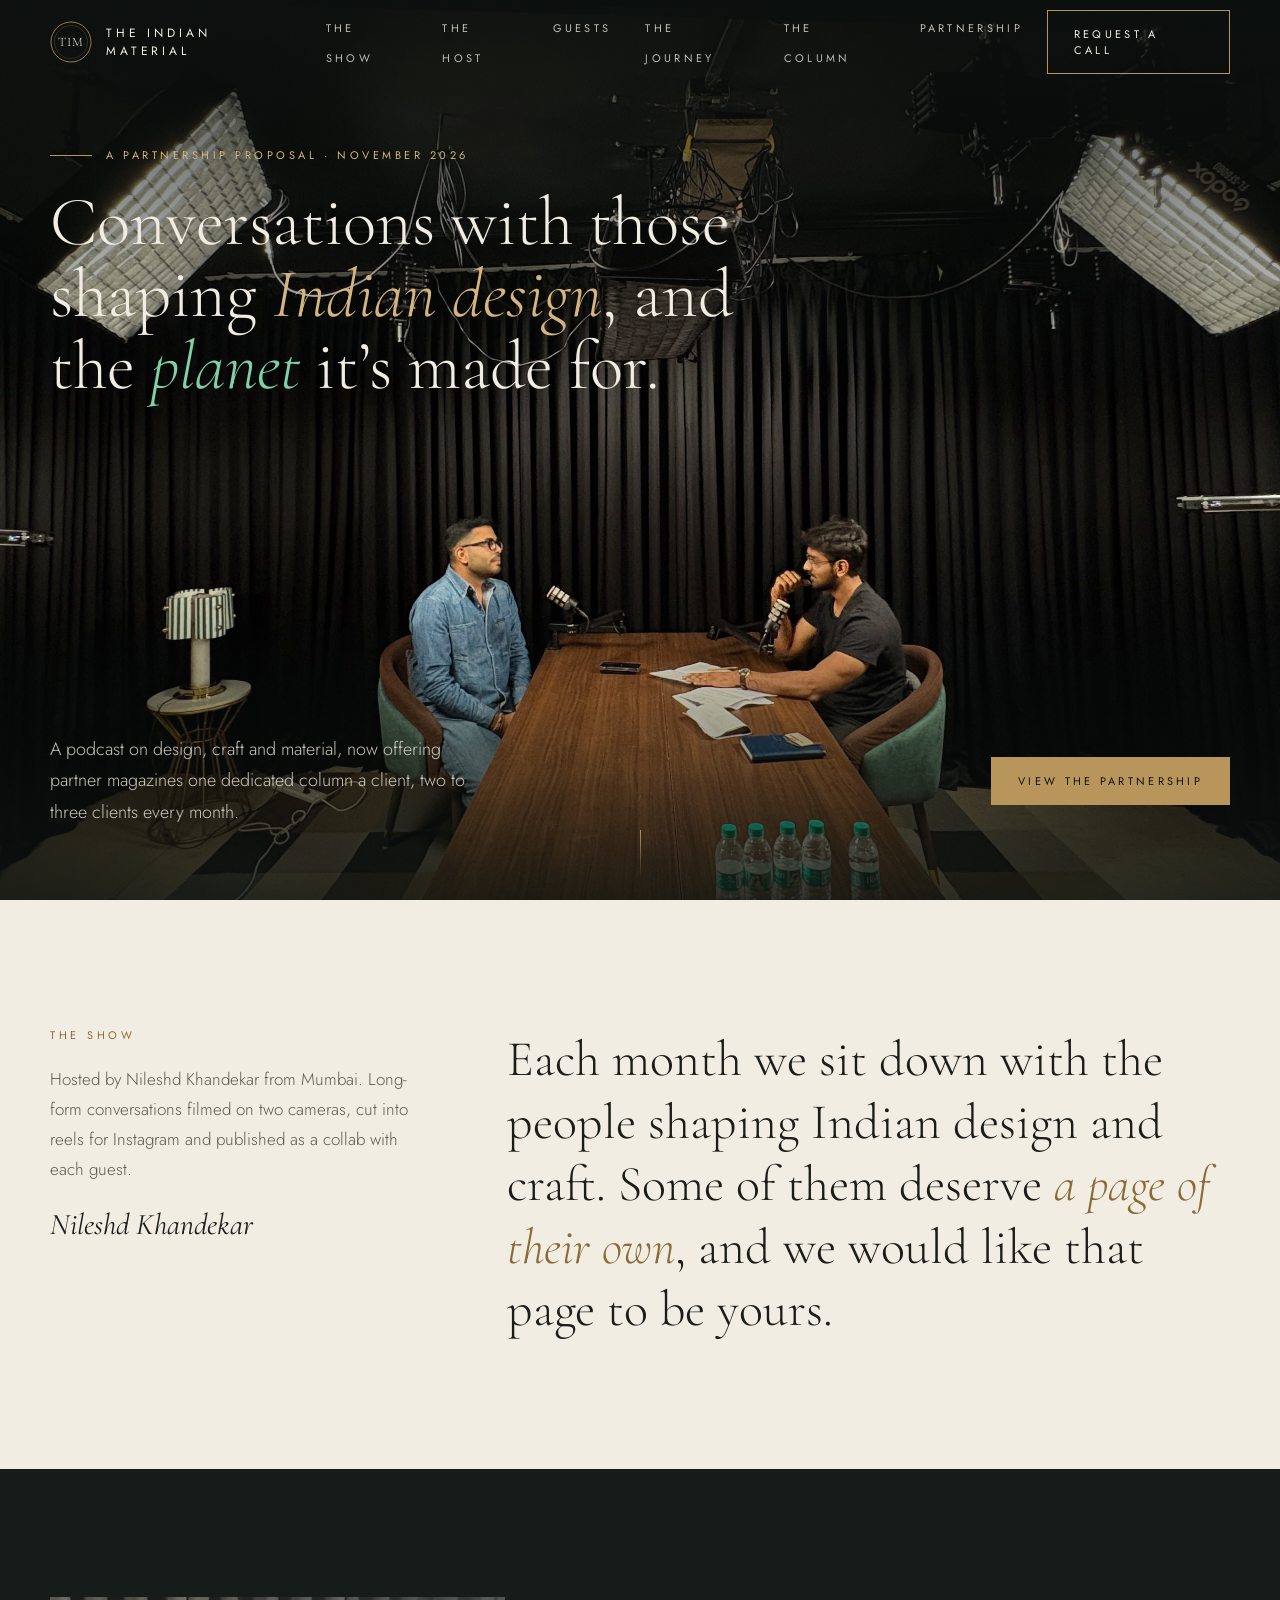
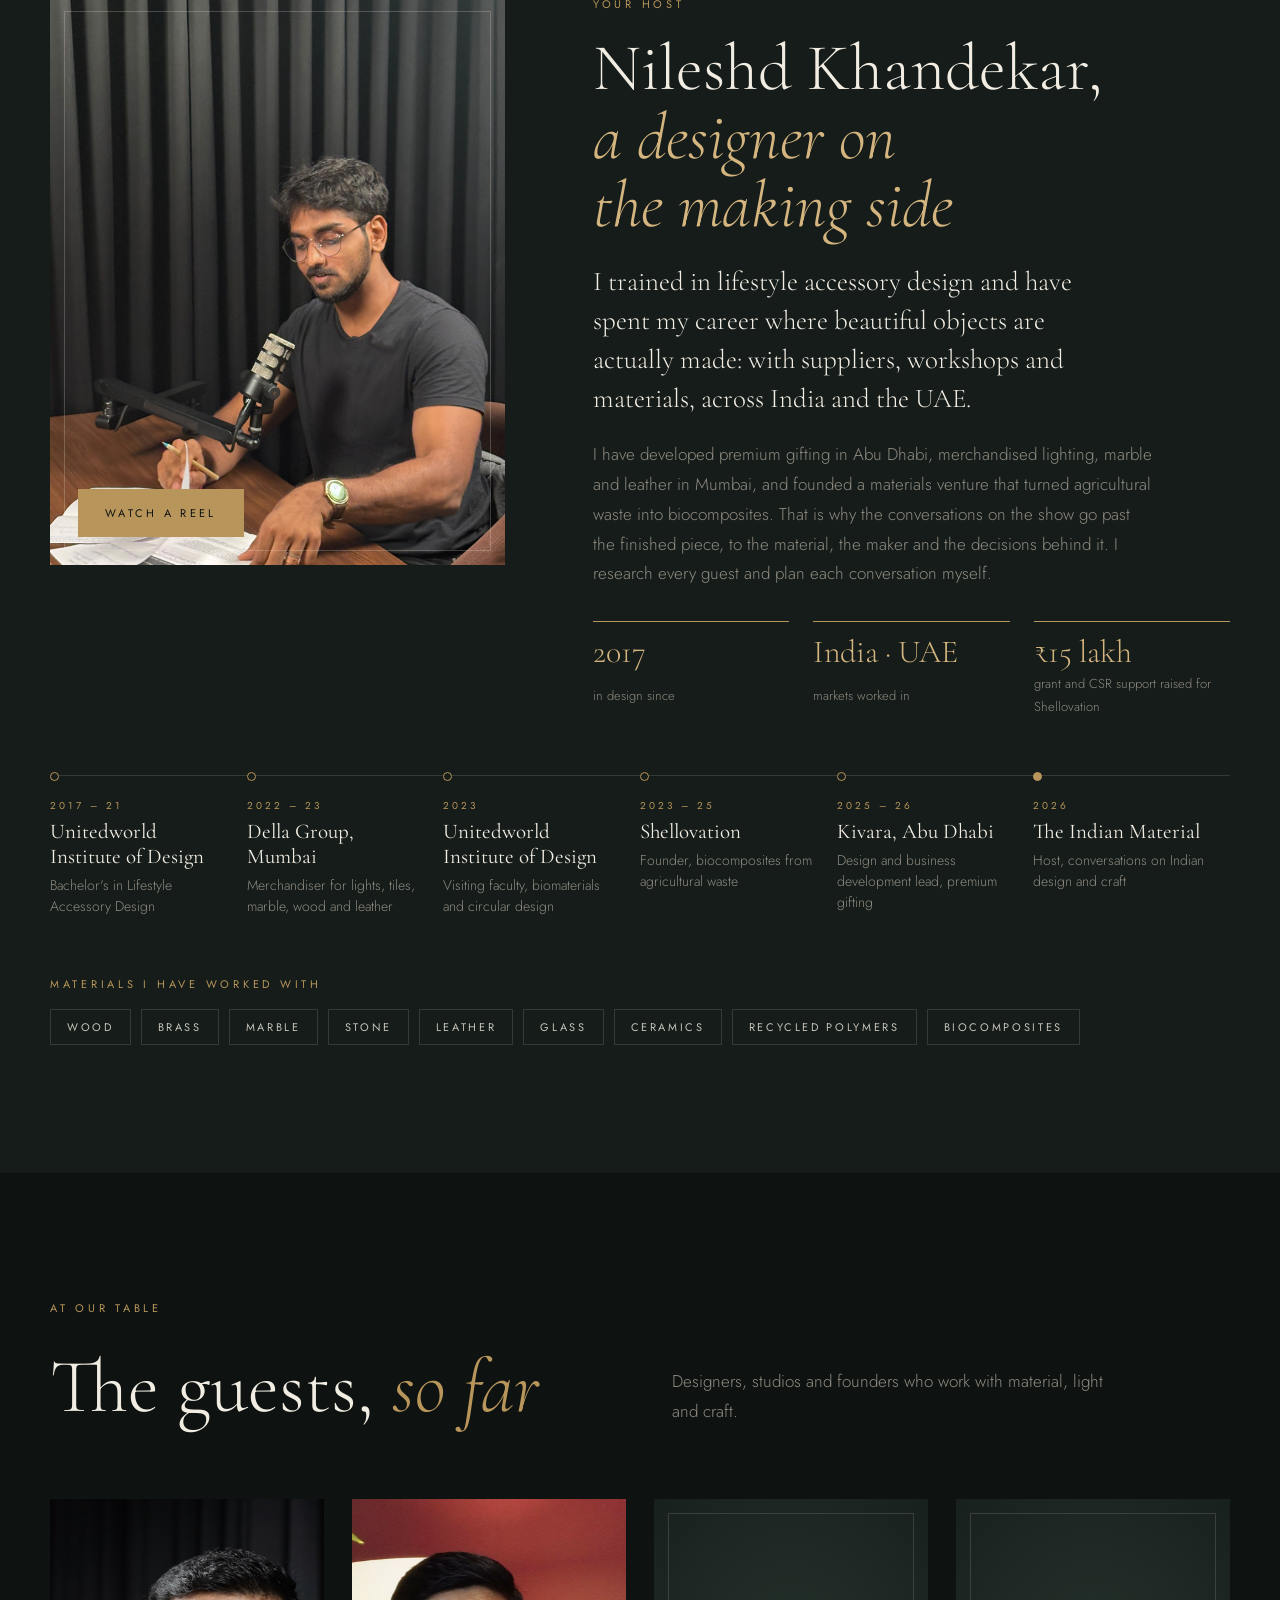
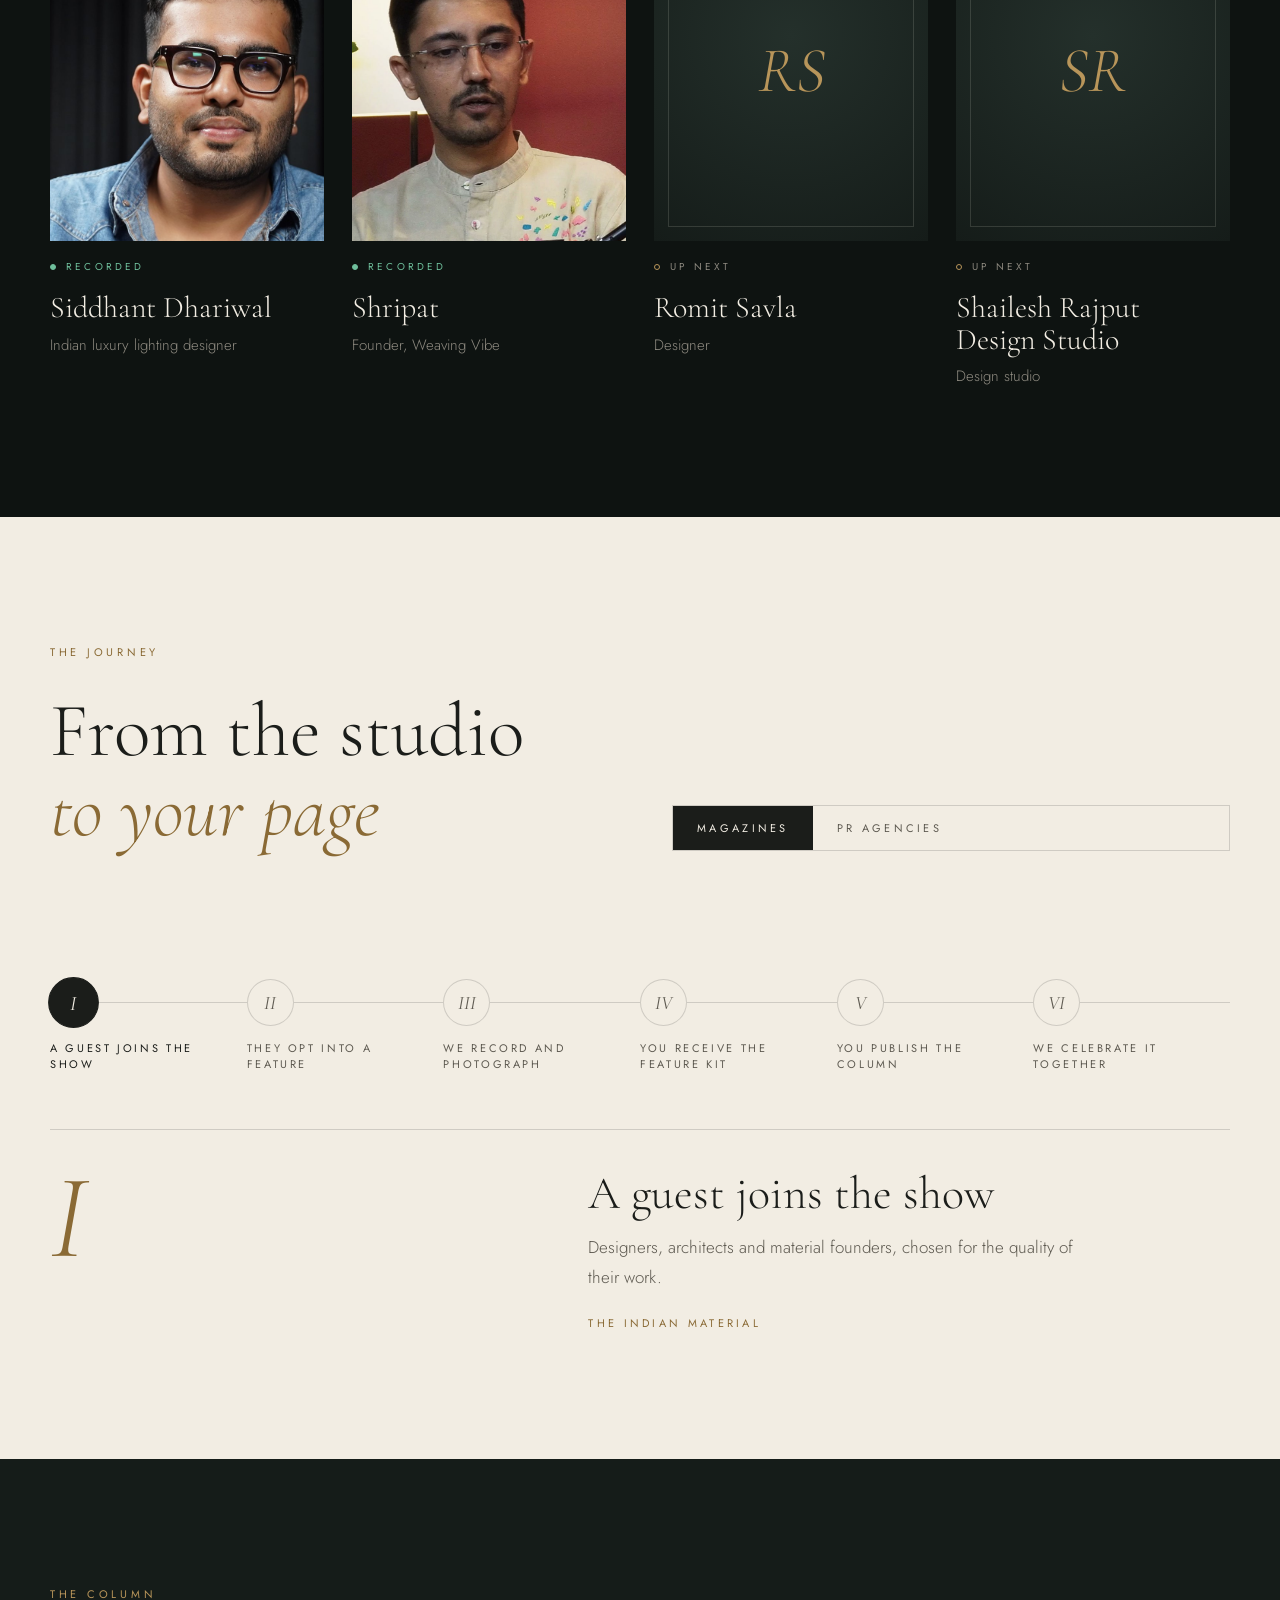
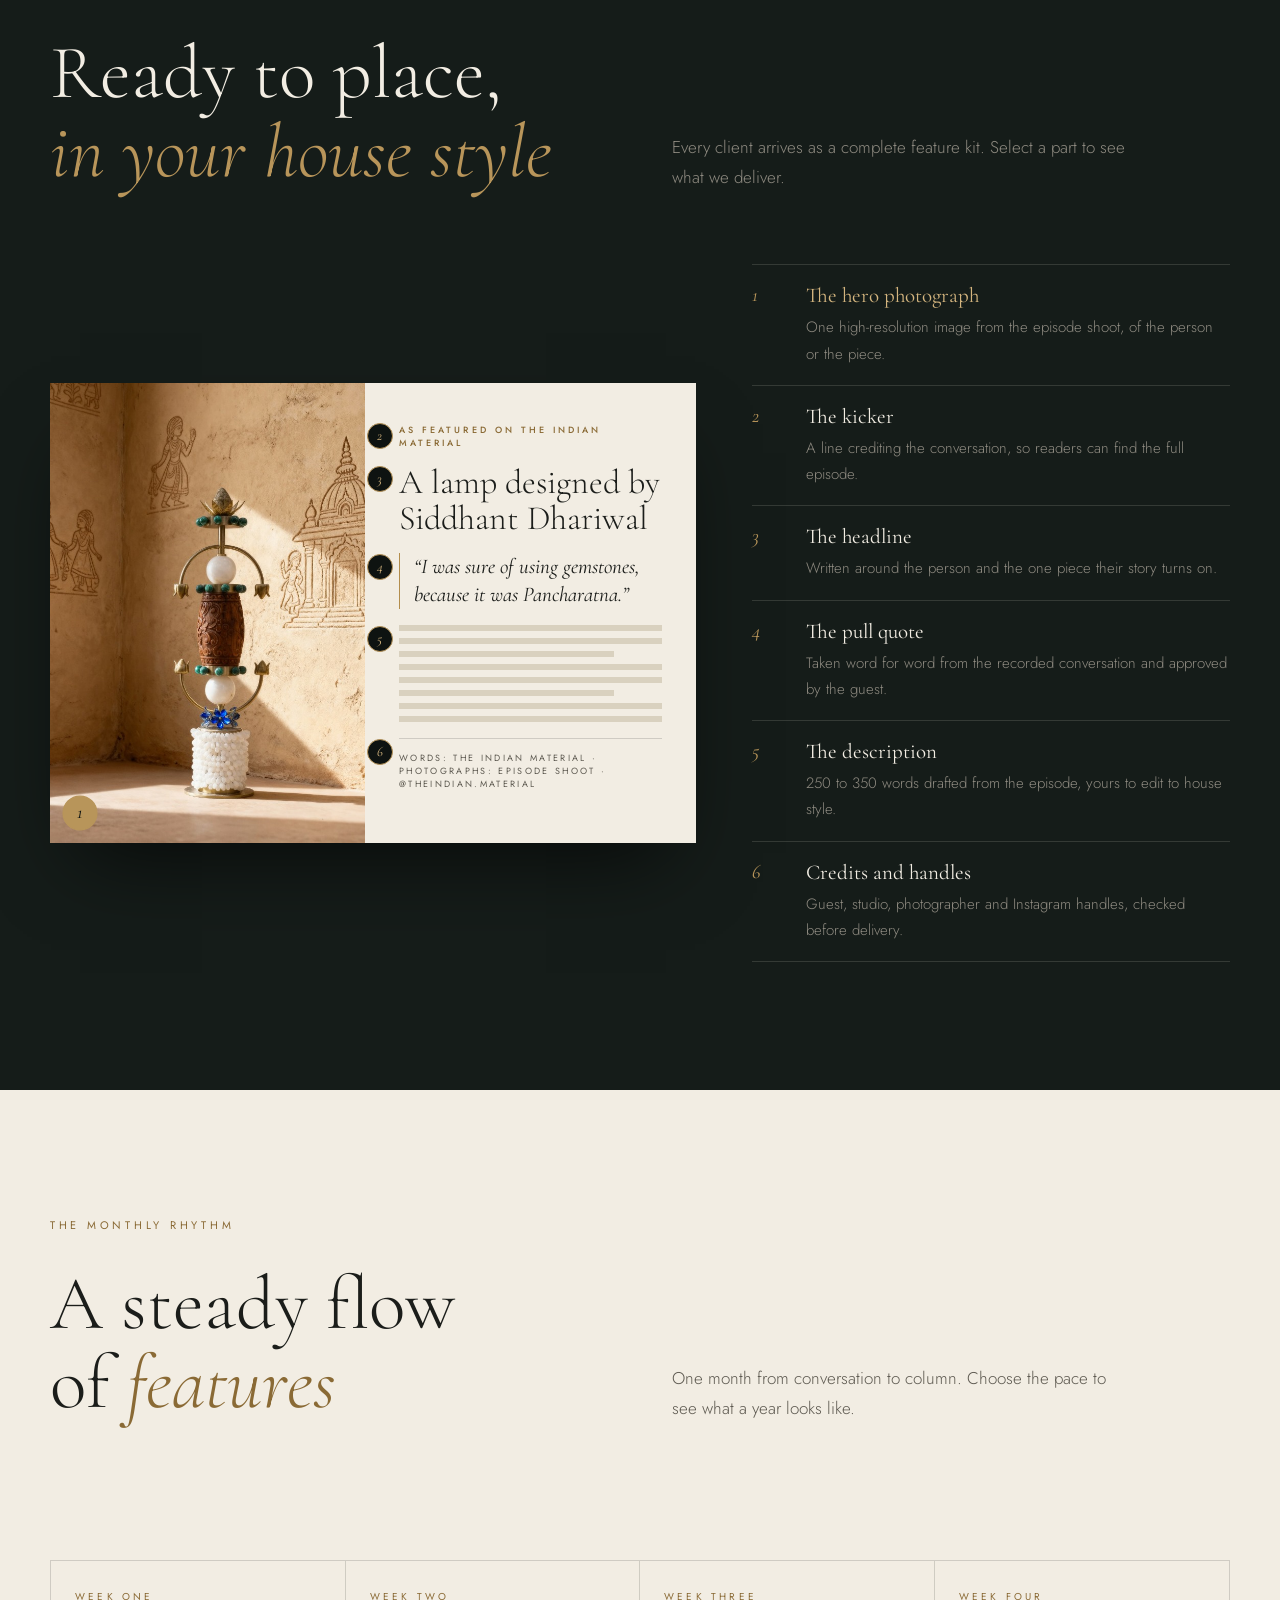
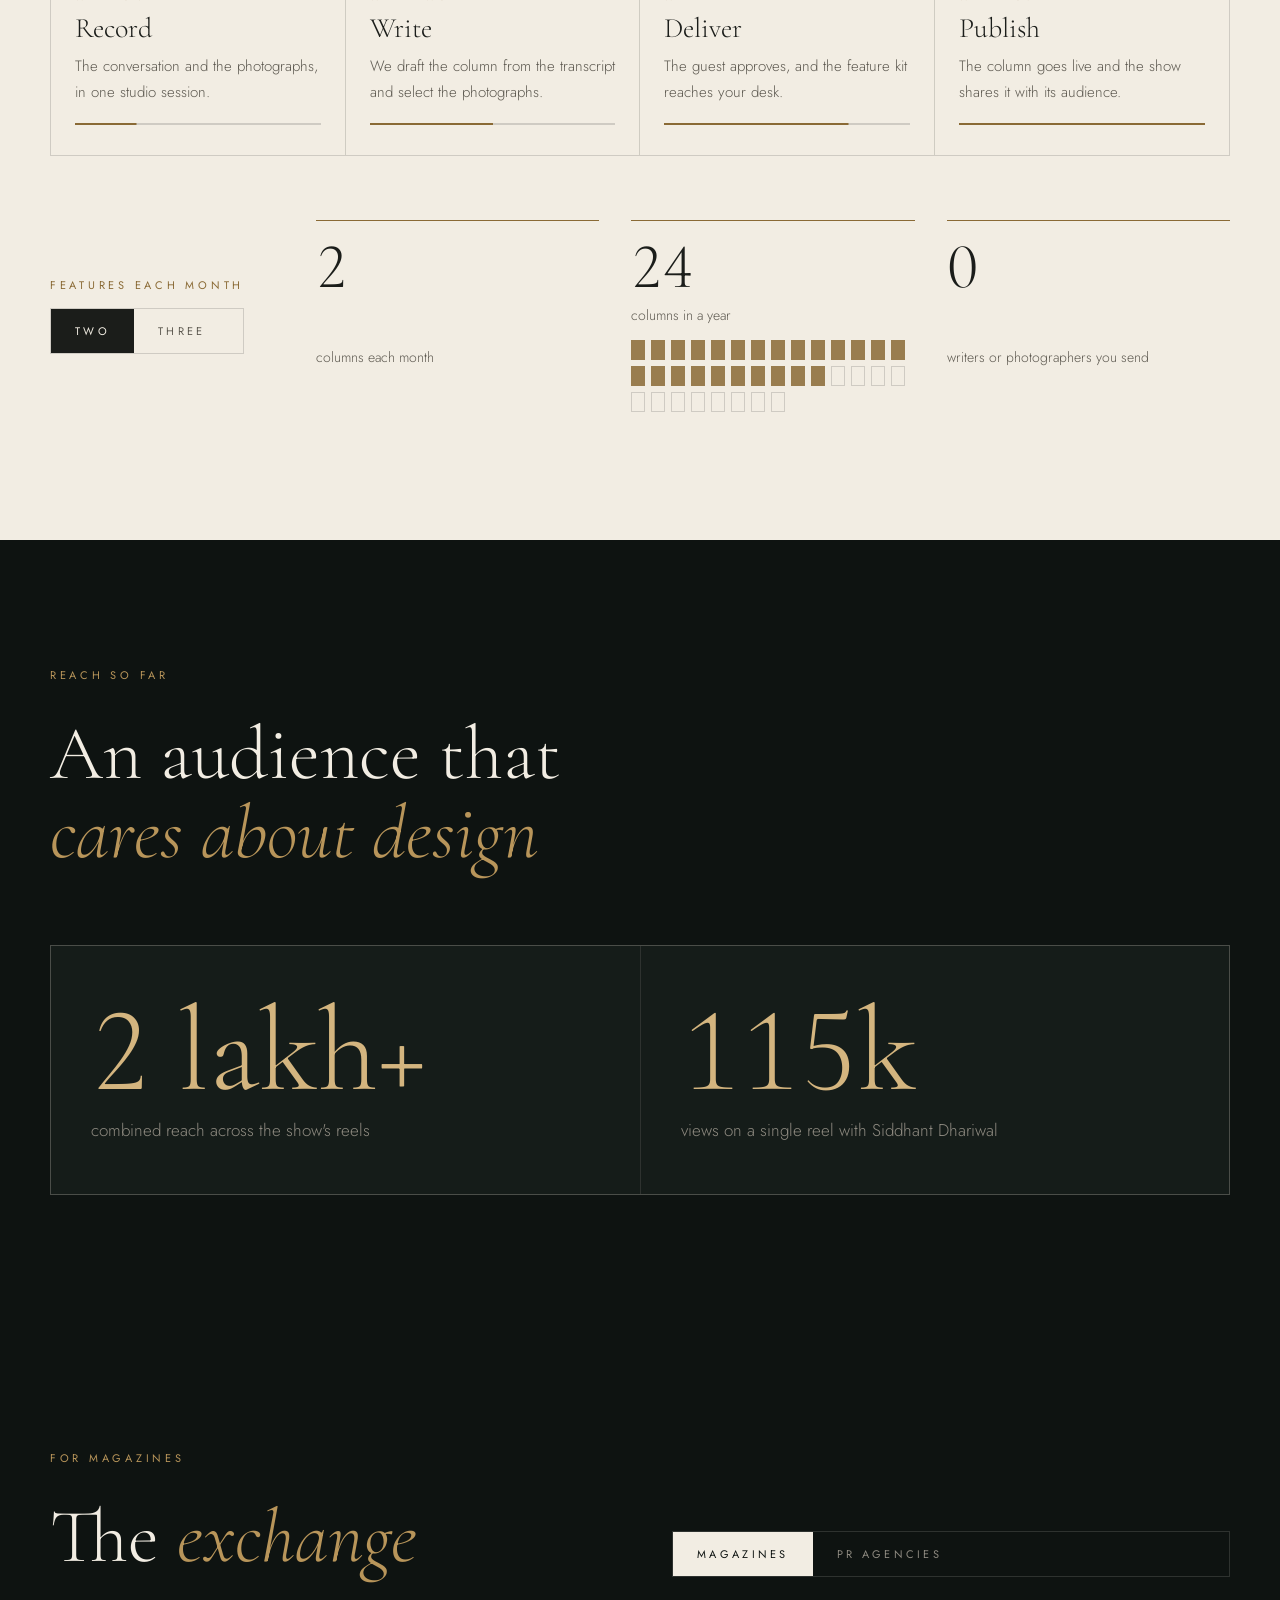
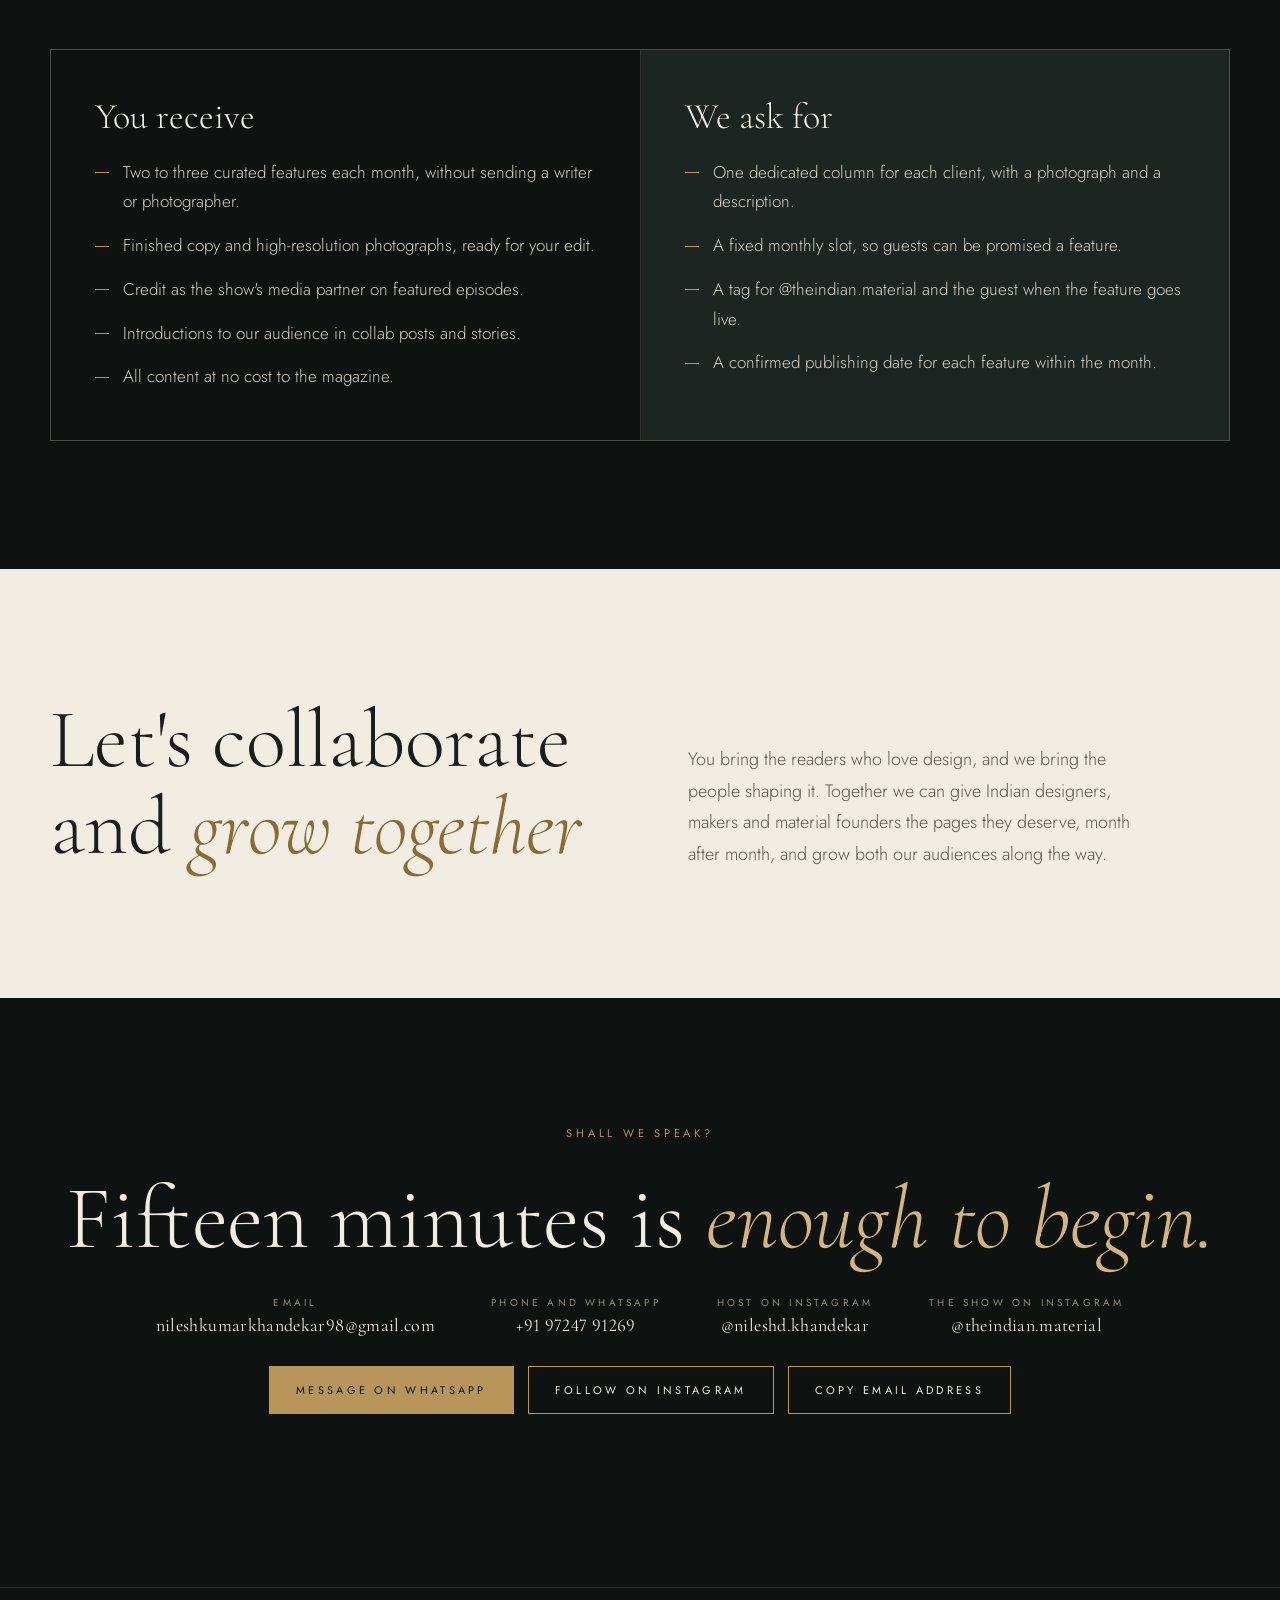
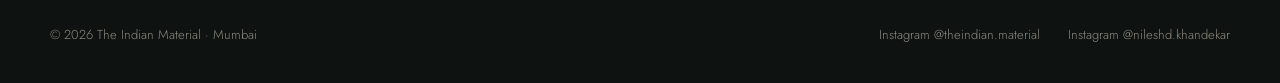
==== commit 4d6f82ac: "Add Instagram links: @nileshd.khandekar and @theindian.material" ====
--- a/index.html
+++ b/index.html
@@ -209,18 +209,19 @@
     <div class="lines">
       <div>Email<span id="email">nileshkumarkhandekar98@gmail.com</span></div>
       <div>Phone and WhatsApp<span><a href="tel:+919724791269">+91 97247 91269</a></span></div>
-      <div>Host<span>@nileshd.khandekar</span></div>
-      <div>The show<span>@theindian.material</span></div>
+      <div>Host on Instagram<span><a href="https://www.instagram.com/nileshd.khandekar/" target="_blank" rel="noopener">@nileshd.khandekar</a></span></div>
+      <div>The show on Instagram<span><a href="https://www.instagram.com/theindian.material/" target="_blank" rel="noopener">@theindian.material</a></span></div>
     </div>
     <div class="ctas">
       <a class="btn fill" href="https://wa.me/919724791269" target="_blank" rel="noopener">Message on WhatsApp</a>
+      <a class="btn" href="https://www.instagram.com/theindian.material/" target="_blank" rel="noopener">Follow on Instagram</a>
       <button class="btn" type="button" id="copy">Copy email address</button>
     </div>
     <span class="toast" id="toast" role="status"></span>
   </div>
 </section>
 
-<footer class="gutter"><div class="inner"><span>© 2026 The Indian Material · Mumbai</span><span>Conversations on Indian design, craft and material</span></div></footer>
+<footer class="gutter"><div class="inner"><span>© 2026 The Indian Material · Mumbai</span><span class="social"><a href="https://www.instagram.com/theindian.material/" target="_blank" rel="noopener">Instagram @theindian.material</a><a href="https://www.instagram.com/nileshd.khandekar/" target="_blank" rel="noopener">Instagram @nileshd.khandekar</a></span></div></footer>
 
 <script src="media.js"></script>
 <script src="assets/site.js"></script>
--- a/assets/style.css
+++ b/assets/style.css
@@ -70,9 +70,9 @@
 /* hero */
 /* hero: the studio photograph; headline sits on the curtain above the table, the people stay clear below */
 .hero { position: relative; min-height: 720px; height: 100vh; max-height: 1120px; display: flex; flex-direction: column; justify-content: space-between; overflow: hidden; }
-.hero .poster { position: absolute; inset: 0; width: 100%; height: 100%; object-fit: cover; object-position: 50% 8%; animation: drift 30s var(--ease) infinite alternate; transform-origin: 50% 45%; }
+.hero .poster { position: absolute; inset: 0; width: 100%; height: 100%; object-fit: cover; object-position: 50% 100%; animation: drift 30s var(--ease) infinite alternate; transform-origin: 50% 45%; }
 .hero .inner.foot { padding-top: 0; padding-bottom: 72px; }
-@media (max-width: 680px) { .hero .poster { object-position: 28% 8%; } .hero h1 { max-width: 14ch; font-size: 35px; } }
+@media (max-width: 680px) { .hero .poster { object-position: 46% 100%; } .hero h1 { max-width: 14ch; font-size: 35px; } }
 @keyframes drift { from { transform: scale(1.02); } to { transform: scale(1.08); } }
 @media (prefers-reduced-motion: reduce) { .hero .poster { animation: none; } }
 .hero::after { content: ""; position: absolute; inset: 0; background: linear-gradient(180deg, rgba(14,19,17,.8) 0%, rgba(14,19,17,.35) 30%, rgba(14,19,17,0) 46%, rgba(14,19,17,0) 66%, rgba(14,19,17,.82) 100%); }
@@ -264,6 +264,9 @@
 .contact .ctas { display: flex; flex-wrap: wrap; justify-content: center; gap: 14px; }
 .toast { font: 400 11px var(--sans); letter-spacing: .26em; text-transform: uppercase; color: #6fbf9c; min-height: 1.4em; }
 footer { border-top: 1px solid var(--line-dark); padding-block: 36px; color: var(--stone); font-size: 13px; }
+footer .social { display: flex; flex-wrap: wrap; gap: 8px 28px; }
+footer .social a { text-decoration: none; color: var(--stone); transition: color .3s; }
+footer .social a:hover { color: var(--brass-light); }
 footer .inner { display: flex; flex-wrap: wrap; justify-content: space-between; gap: 12px; }
 
 @media (max-width: 960px) {
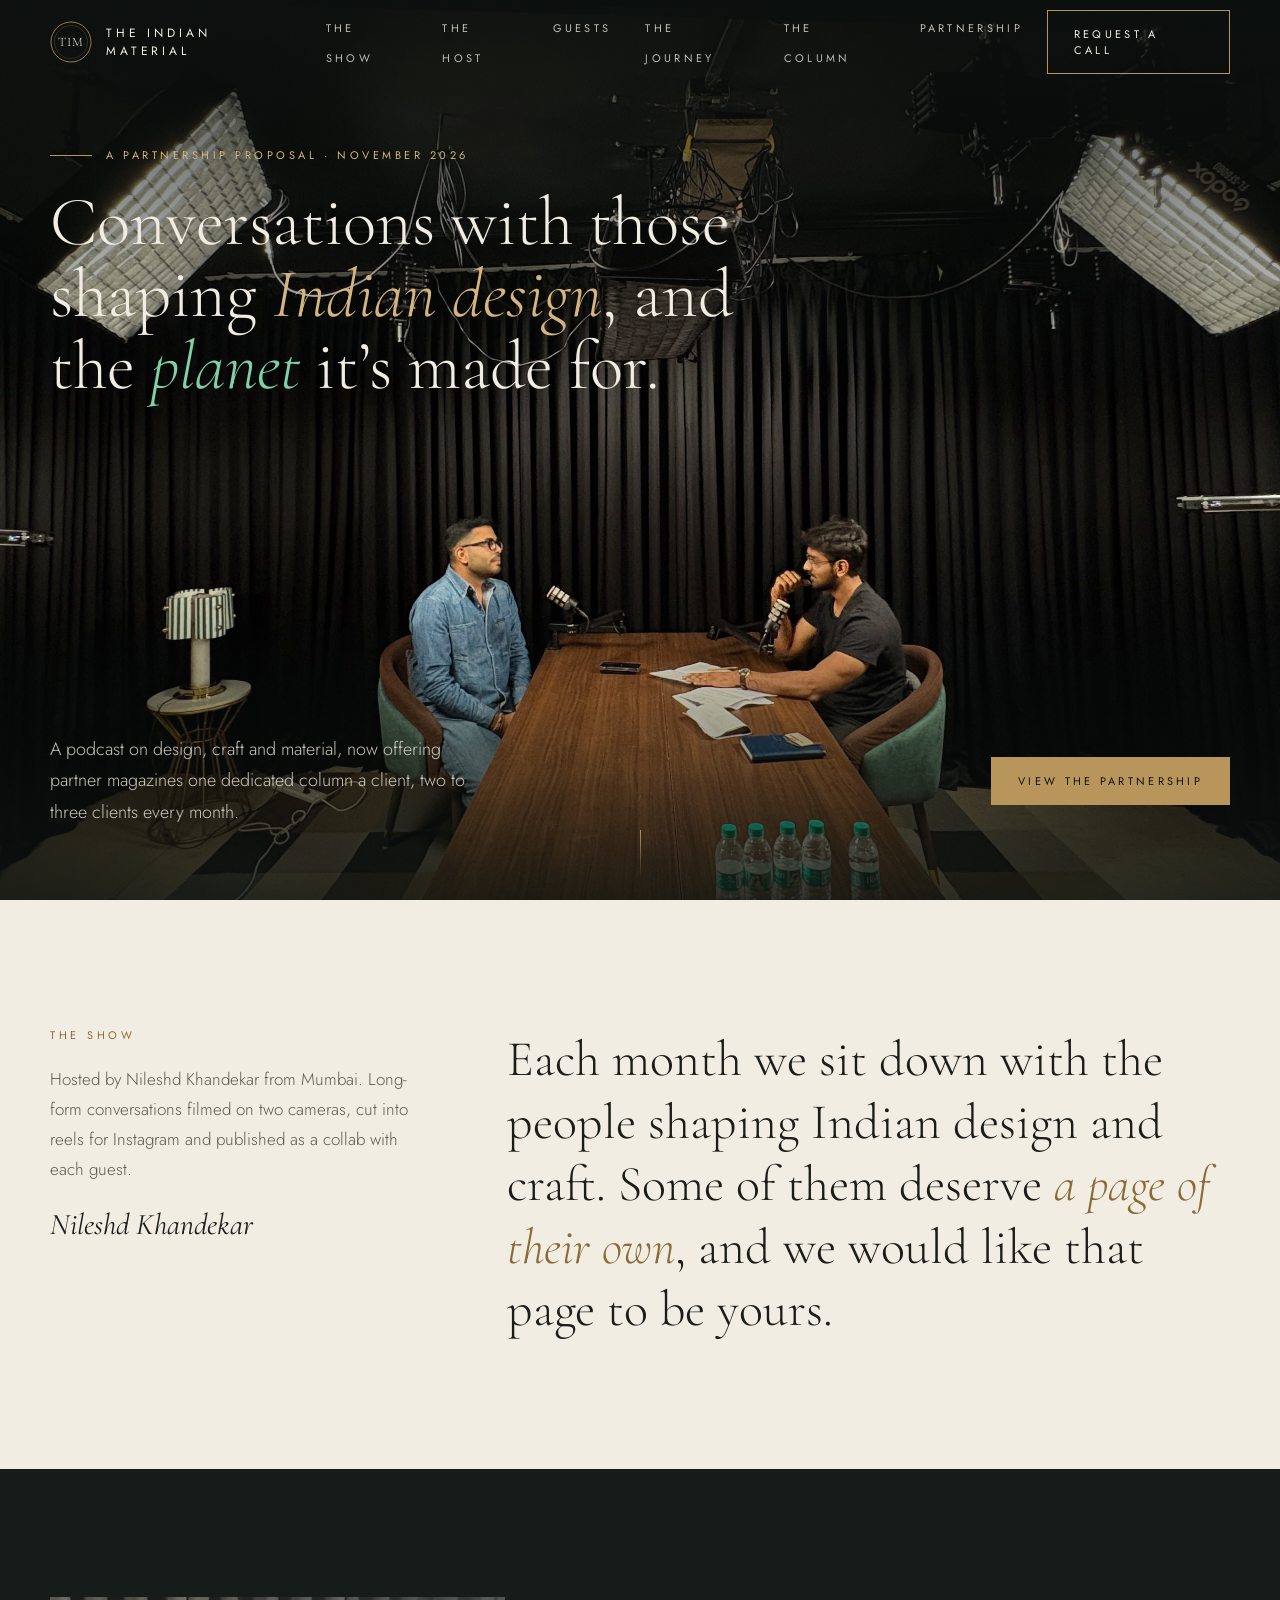
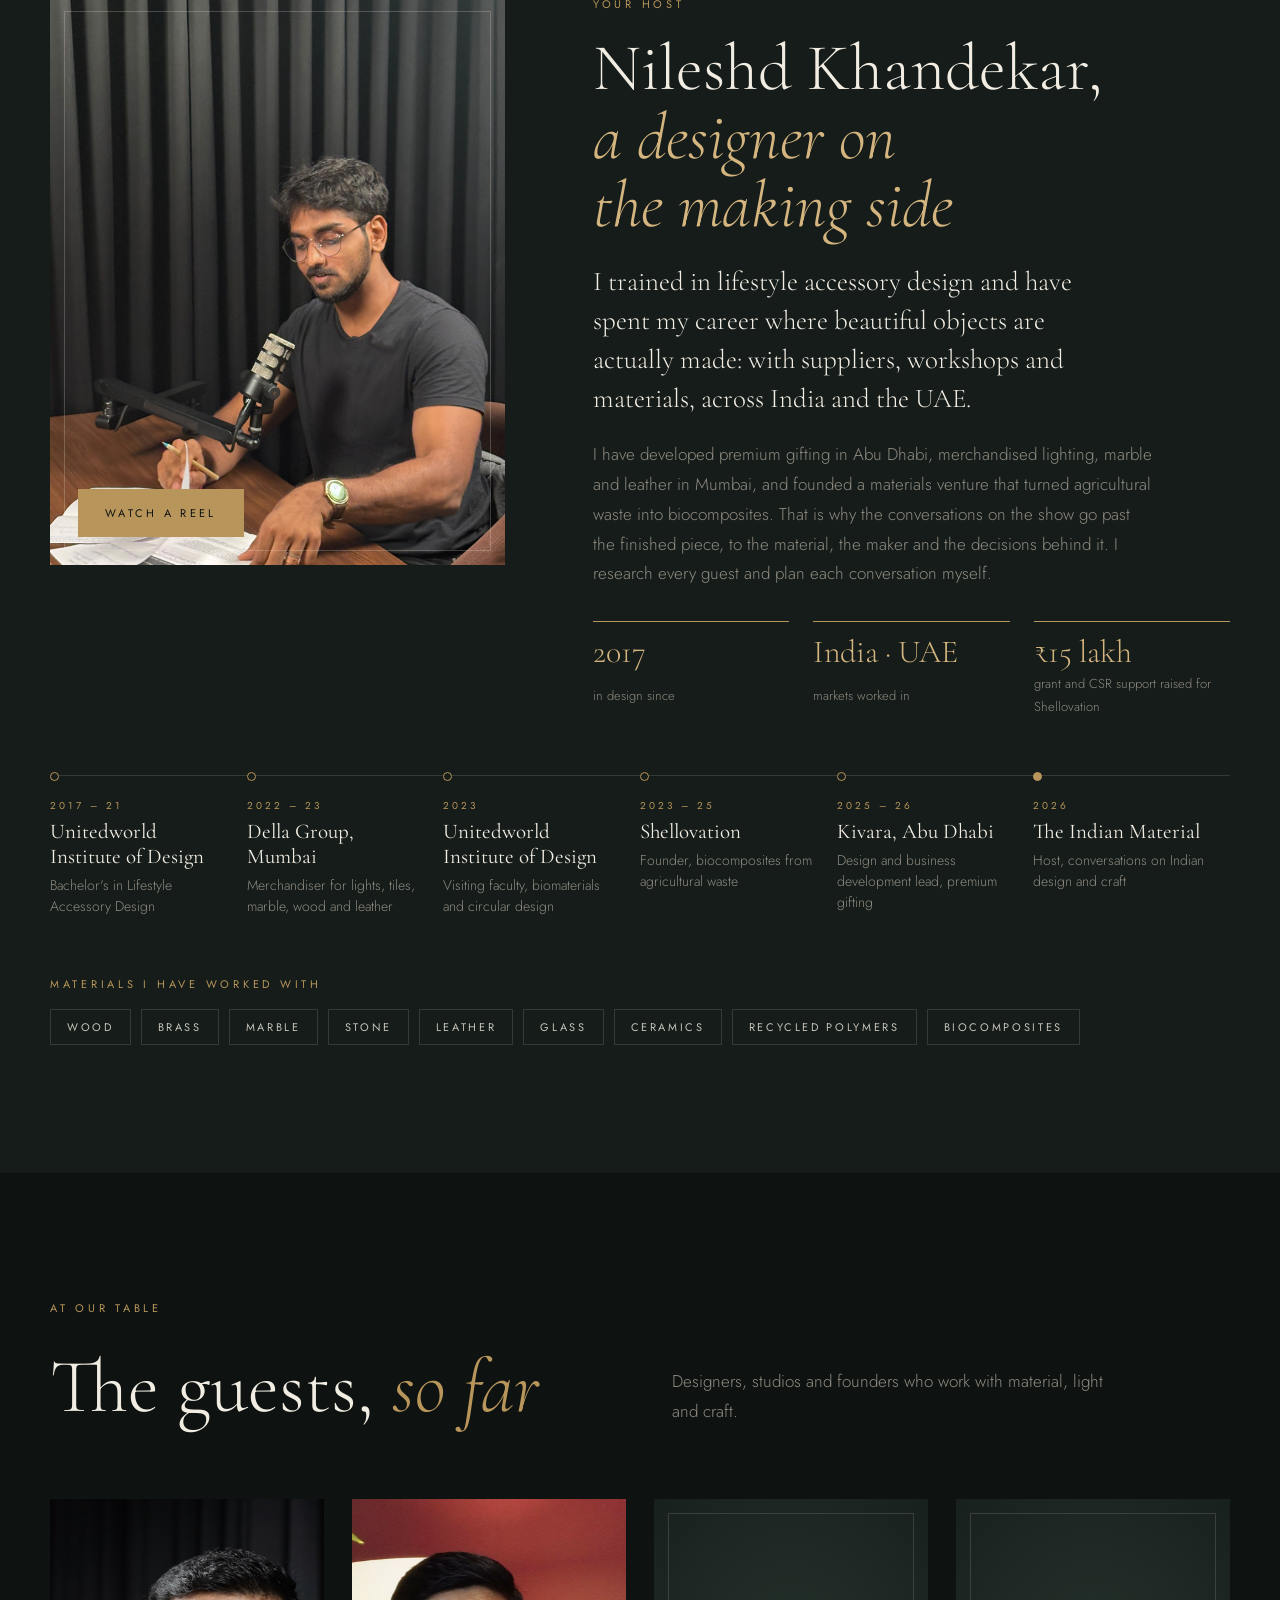
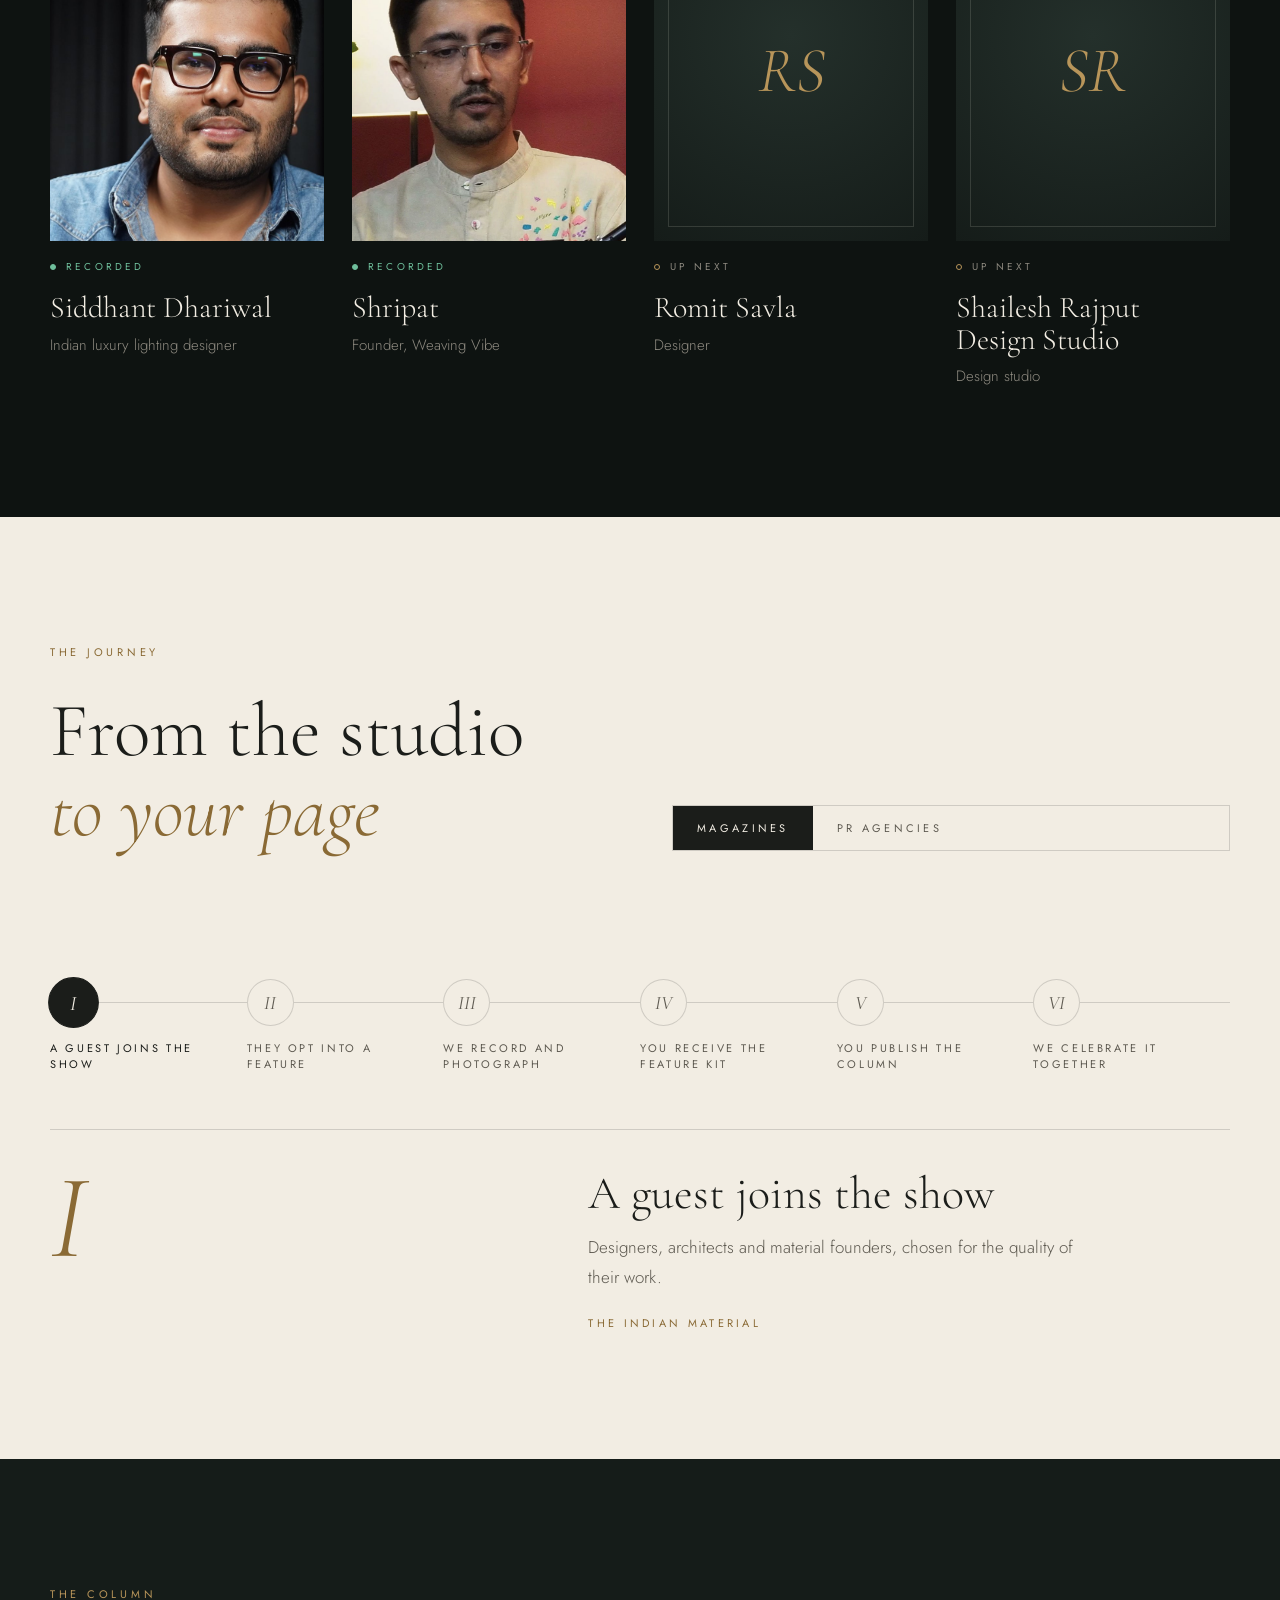
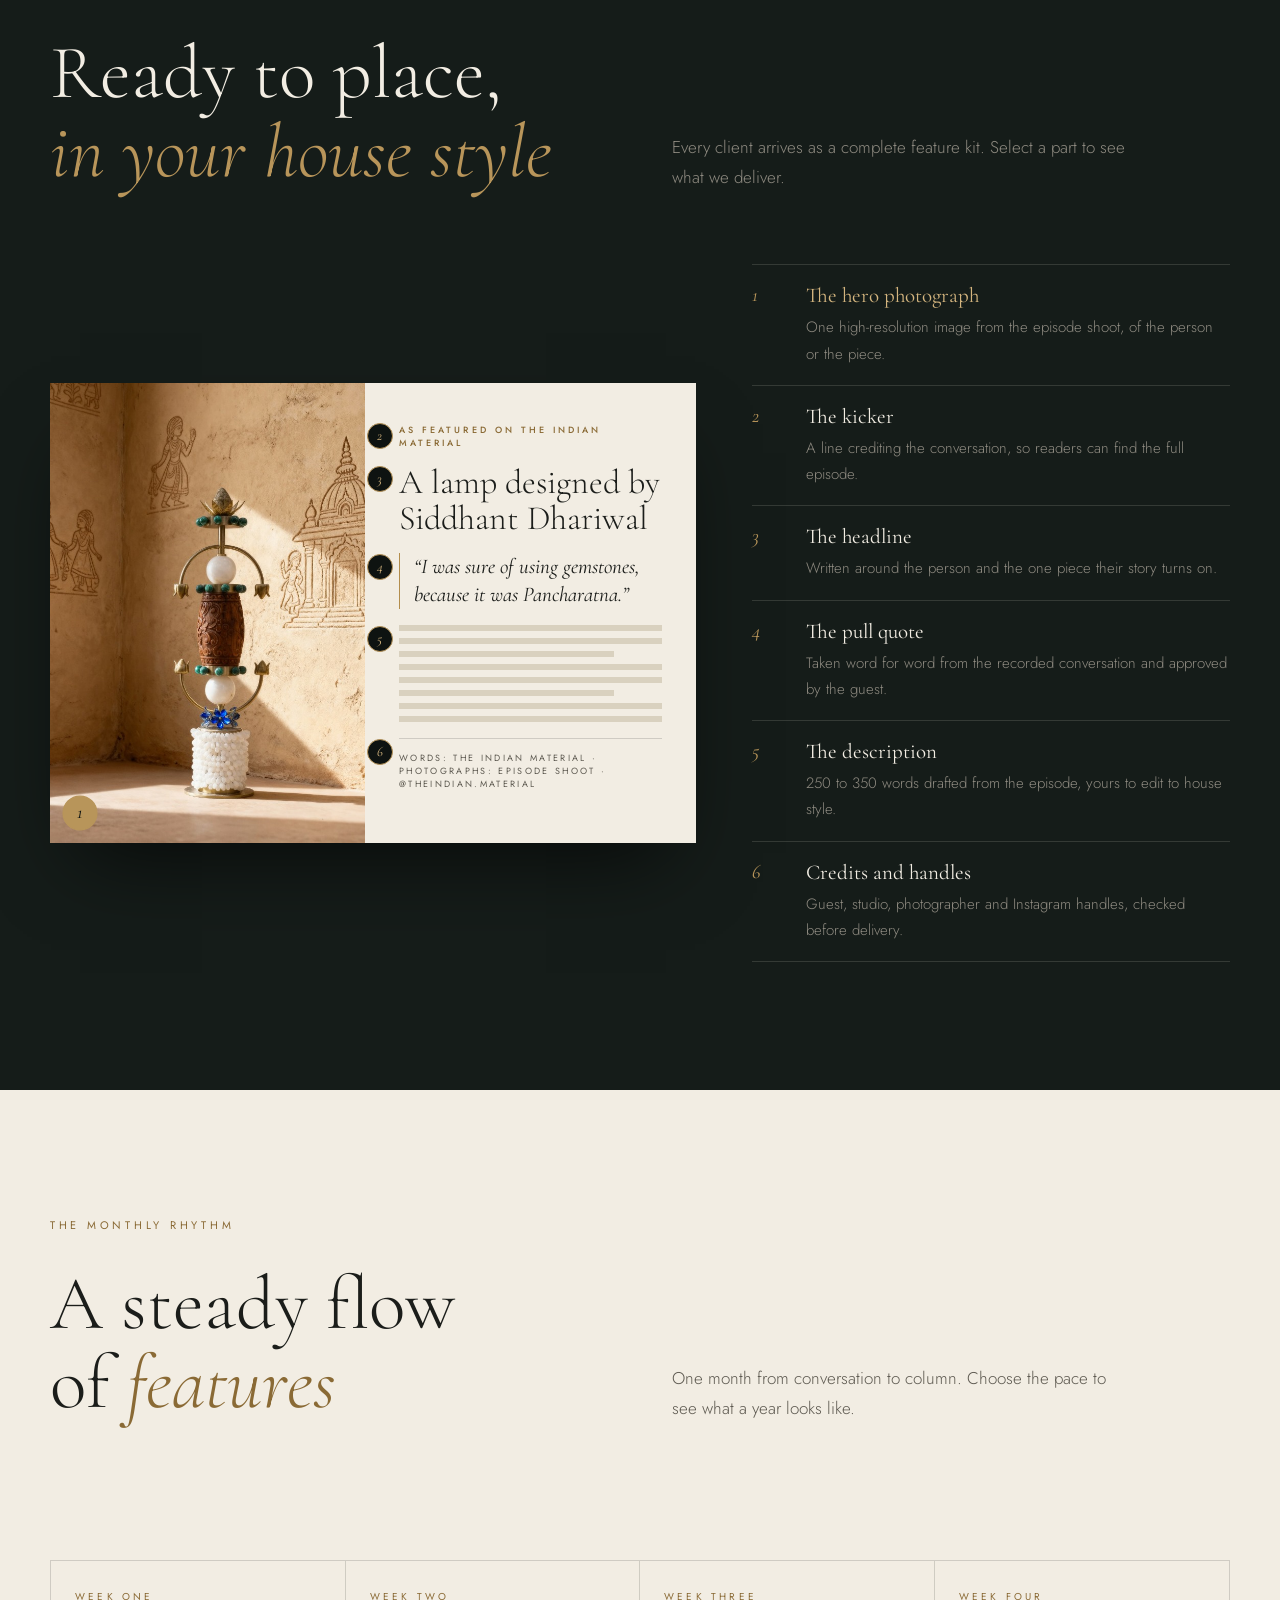
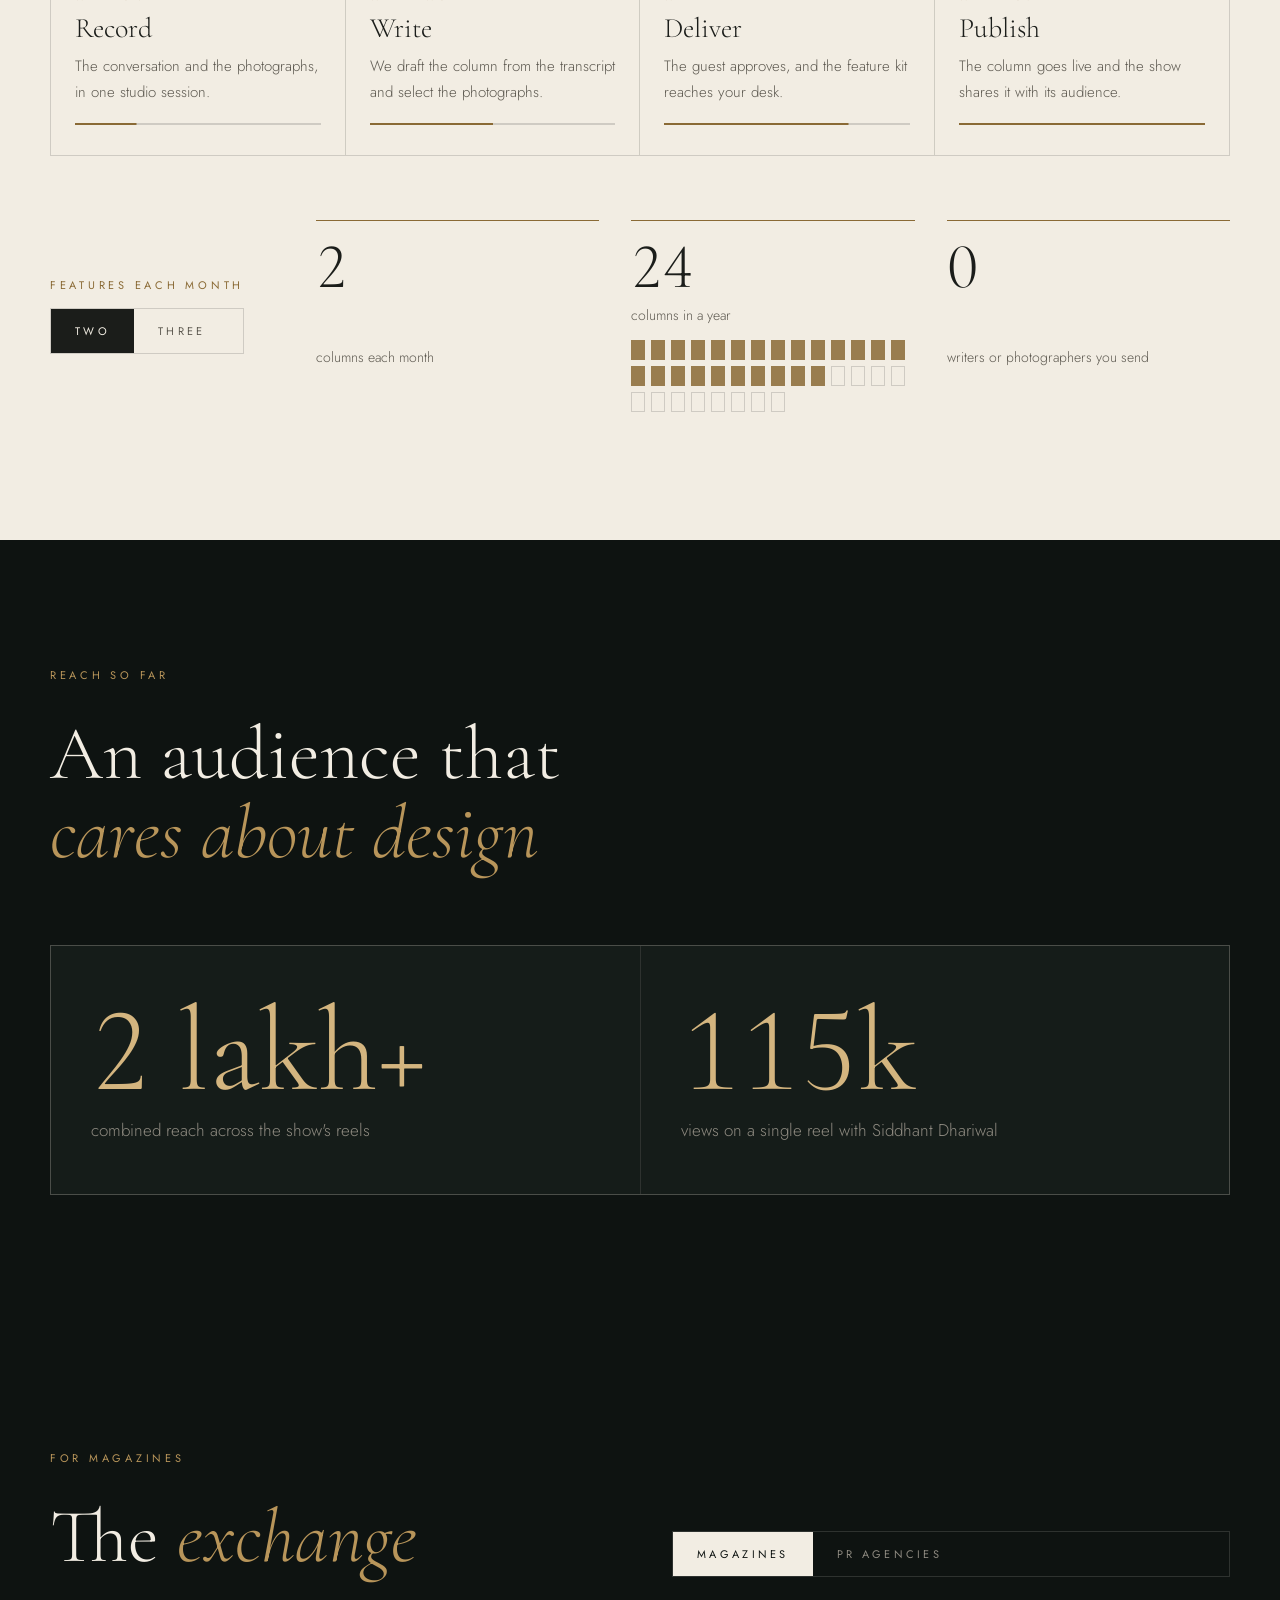
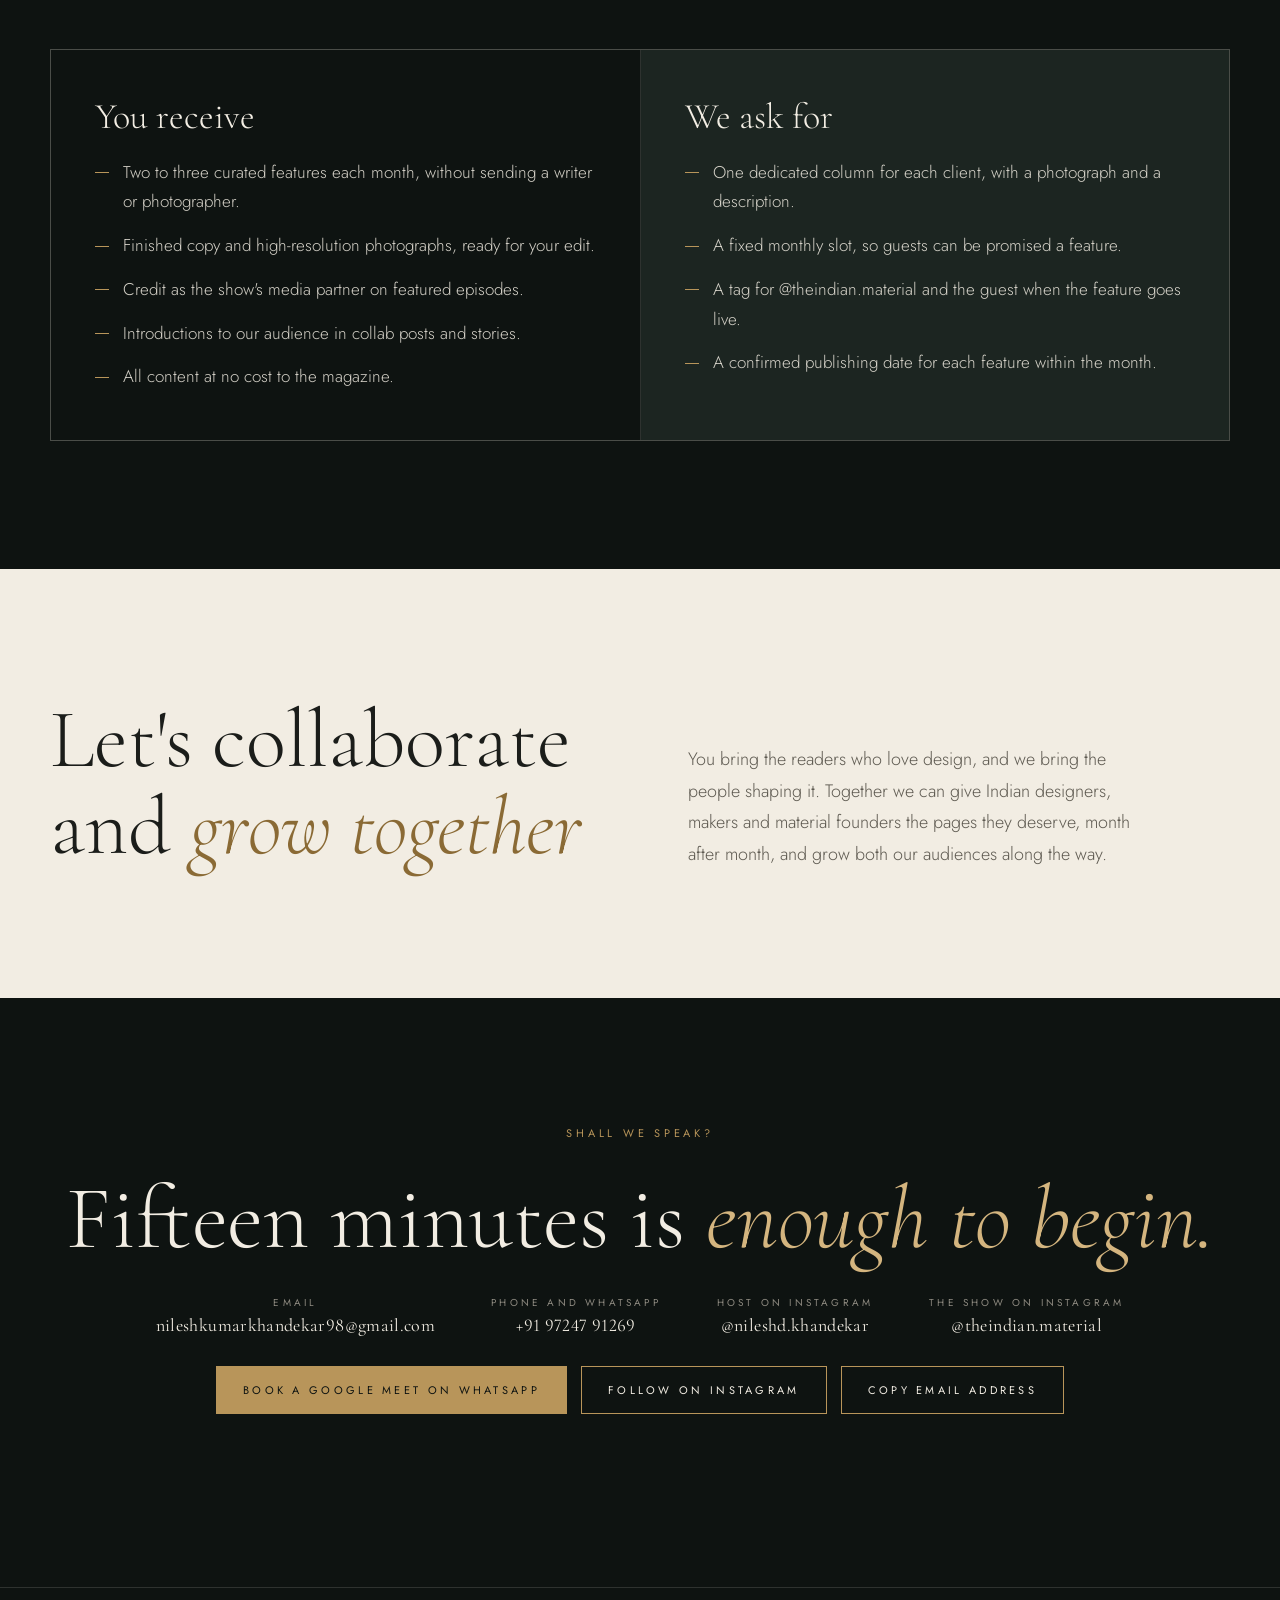
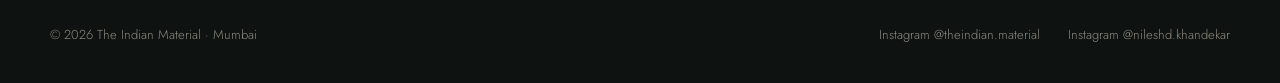
==== commit ae98801c: "Remove public pricing; book a Google Meet to receive the deck" ====
--- a/index.html
+++ b/index.html
@@ -185,12 +185,13 @@
     </div>
     <div class="invest" id="invest" hidden>
       <table>
-        <thead><tr><th>For your clients</th><th>What it covers</th><th>Investment</th></tr></thead>
+        <thead><tr><th>For your clients</th><th>What it covers</th></tr></thead>
         <tbody>
-          <tr><td>Podcast episode</td><td>A long-form conversation on two cameras, short reels from it, and an Instagram collab post.</td><td class="p">Per episode package</td></tr>
-          <tr><td>Magazine feature</td><td>One dedicated column, with a photograph and a description, in a partner magazine. Copy and photo kit included.</td><td class="p">₹5,000 to ₹7,000</td></tr>
+          <tr><td>Podcast episode</td><td>A long-form conversation on two cameras, 9 reels and 1 carousel from it, and Instagram collab posts with your client's page.</td></tr>
+          <tr><td>Magazine feature</td><td>One dedicated column, with a photograph and a description, in a partner design magazine. Copy and photo kit included.</td></tr>
         </tbody>
       </table>
+      <p class="meet-note">Pricing and terms are shared after a short Google Meet, along with our deck. <a href="https://wa.me/919724791269?text=Hi%20Nileshd%2C%20I%27d%20like%20to%20book%20a%20Google%20Meet%20about%20The%20Indian%20Material." target="_blank" rel="noopener">Book on WhatsApp</a> or write to nileshkumarkhandekar98@gmail.com.</p>
     </div>
   </div>
 </section>
@@ -213,7 +214,7 @@
       <div>The show on Instagram<span><a href="https://www.instagram.com/theindian.material/" target="_blank" rel="noopener">@theindian.material</a></span></div>
     </div>
     <div class="ctas">
-      <a class="btn fill" href="https://wa.me/919724791269" target="_blank" rel="noopener">Message on WhatsApp</a>
+      <a class="btn fill" href="https://wa.me/919724791269?text=Hi%20Nileshd%2C%20I%27d%20like%20to%20book%20a%20Google%20Meet%20about%20The%20Indian%20Material." target="_blank" rel="noopener">Book a Google Meet on WhatsApp</a>
       <a class="btn" href="https://www.instagram.com/theindian.material/" target="_blank" rel="noopener">Follow on Instagram</a>
       <button class="btn" type="button" id="copy">Copy email address</button>
     </div>
--- a/assets/style.css
+++ b/assets/style.css
@@ -245,6 +245,8 @@
 .invest th { font: 400 10px var(--sans); letter-spacing: .32em; text-transform: uppercase; color: var(--brass); }
 .invest td:first-child { font: 400 26px/1.2 var(--serif); }
 .invest td { color: var(--stone); }
+.meet-note { margin-top: 24px; color: var(--stone); font-size: 15px; }
+.meet-note a { color: var(--brass-light); }
 .invest td.p { color: var(--ivory); white-space: nowrap; font-variant-numeric: tabular-nums; font: 400 22px var(--serif); }
 
 /* pilot + contact */
